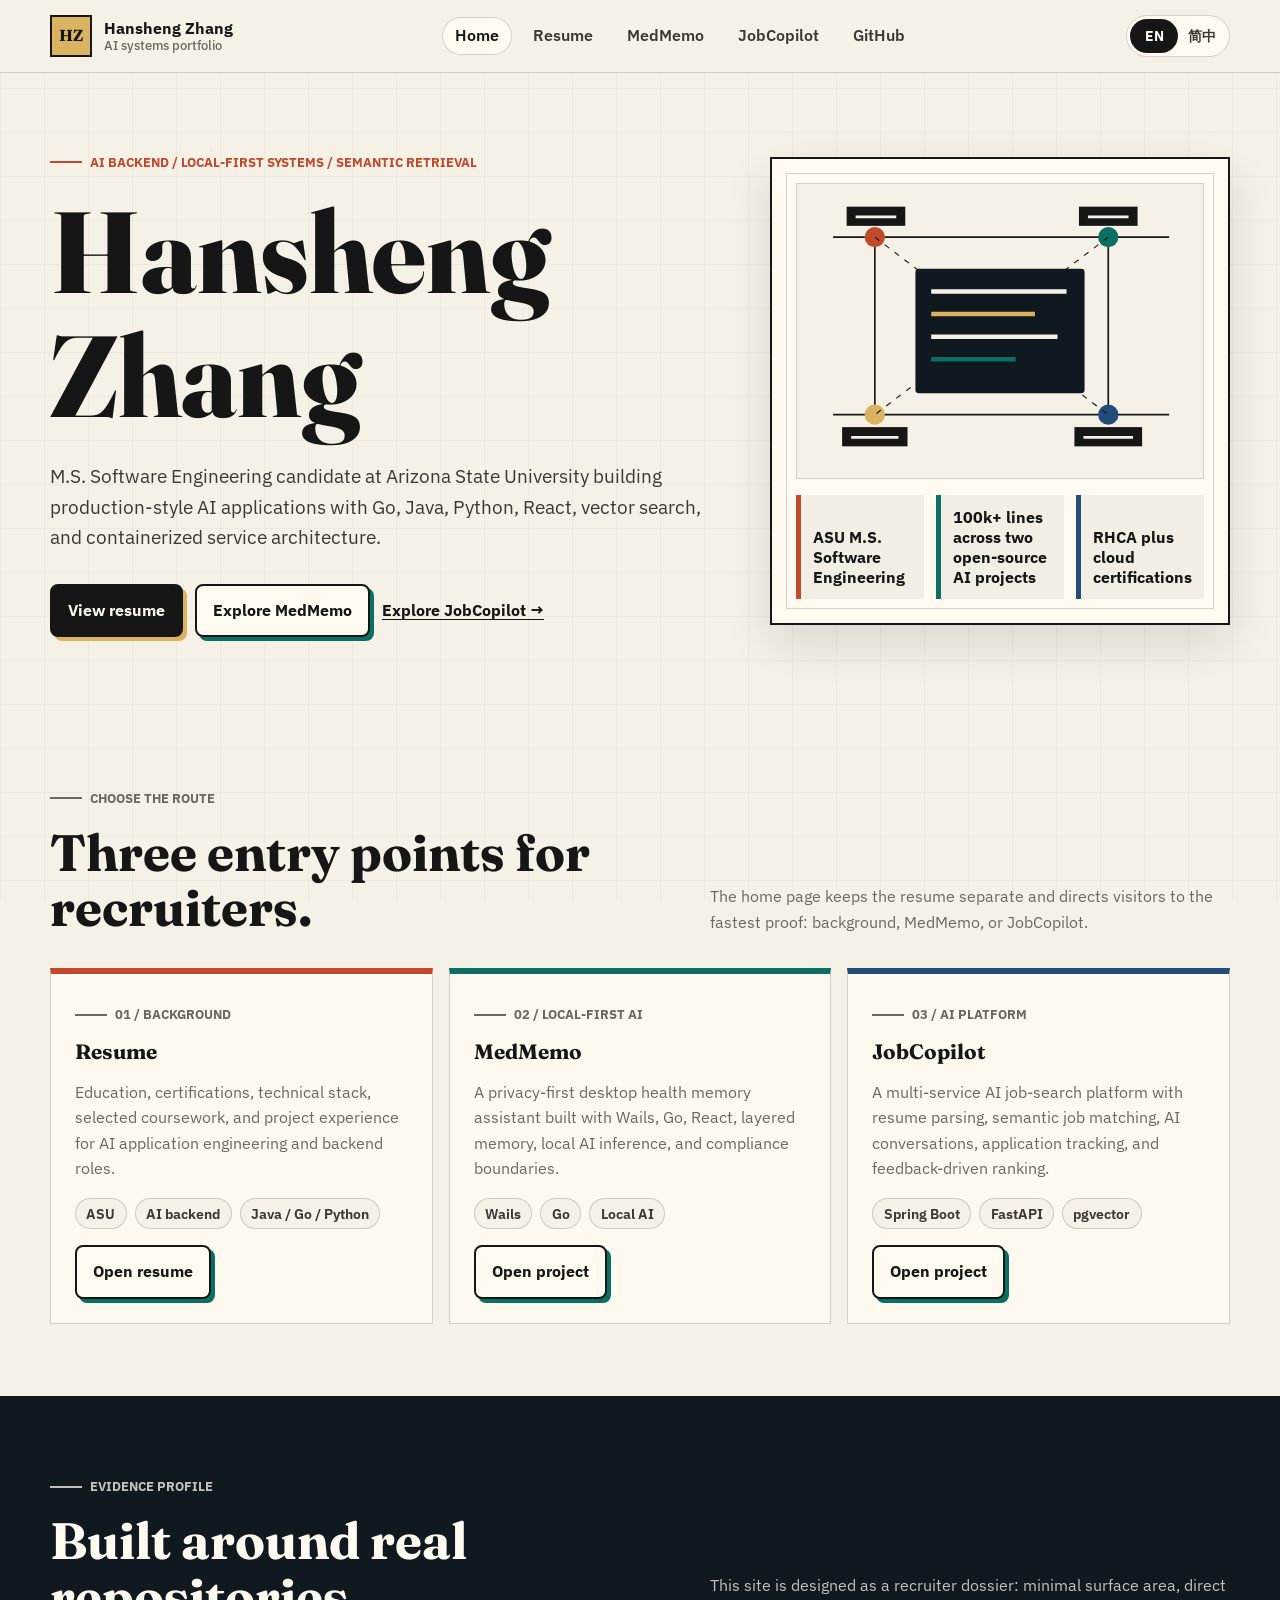
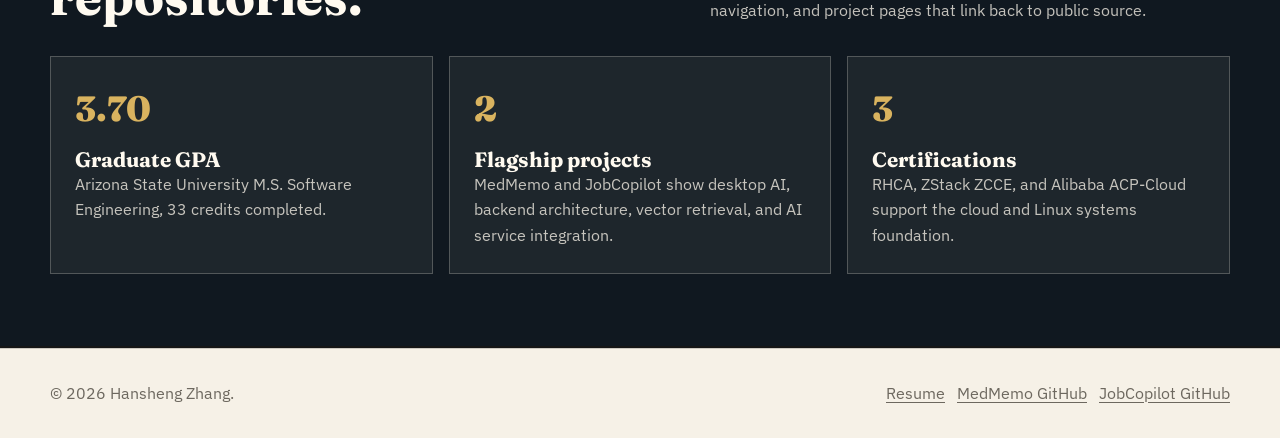
==== index.html @ ebc74dd8 "init resume" ====
<!doctype html>
<html lang="en">
  <head>
    <meta charset="utf-8">
    <meta name="viewport" content="width=device-width, initial-scale=1">
    <meta name="description" content="Hansheng Zhang portfolio for AI backend, local-first AI systems, and semantic retrieval projects." data-i18n-attr="content:meta.index.description">
    <title data-i18n="meta.index.title">Hansheng Zhang | AI Backend Portfolio</title>
    <link rel="preconnect" href="https://fonts.googleapis.com">
    <link rel="preconnect" href="https://fonts.gstatic.com" crossorigin>
    <link href="https://fonts.googleapis.com/css2?family=Fraunces:opsz,wght@9..144,650;9..144,800&amp;family=IBM+Plex+Sans:wght@400;500;600;700&amp;display=swap" rel="stylesheet">
    <link rel="stylesheet" href="./styles.css">
    <script src="./script.js" defer></script>
  </head>
  <body>
    <a class="skip-link" href="#main" data-i18n="common.skip">Skip to content</a>
    <header class="site-header">
      <div class="nav-wrap">
        <a class="brand" href="./index.html" aria-label="Hansheng Zhang home" data-i18n-attr="aria-label:common.homeAria">
          <span class="brand-mark">HZ</span>
          <span class="brand-name">
            <span>Hansheng Zhang</span>
            <small data-i18n="common.siteDescription">AI systems portfolio</small>
          </span>
        </a>
        <nav class="site-nav" aria-label="Primary navigation" data-i18n-attr="aria-label:common.navAria">
          <a data-nav href="index.html" data-i18n="common.navHome">Home</a>
          <a data-nav href="resume.html" data-i18n="common.navResume">Resume</a>
          <a data-nav href="medmemo.html" data-i18n="common.navMedMemo">MedMemo</a>
          <a data-nav href="jobcopilot.html" data-i18n="common.navJobCopilot">JobCopilot</a>
          <a href="https://github.com/hzhan516" target="_blank" rel="noreferrer" data-i18n="common.navGitHub">GitHub</a>
        </nav>
        <div class="lang-switcher" aria-label="Language selector" data-i18n-attr="aria-label:common.languageSelector">
          <button type="button" data-lang-option="en" data-i18n="common.languageEnglish">EN</button>
          <button type="button" data-lang-option="zh-CN" data-i18n="common.languageChinese">简中</button>
        </div>
      </div>
    </header>

    <main id="main">
      <section class="hero">
        <div class="container hero-grid">
          <div class="hero-copy">
            <p class="eyebrow" data-i18n="index.heroEyebrow">AI backend / local-first systems / semantic retrieval</p>
            <h1 data-i18n="index.heroTitle">Hansheng Zhang</h1>
            <p class="lead" data-i18n="index.heroLead">
              M.S. Software Engineering candidate at Arizona State University building production-style AI applications with Go, Java, Python, React, vector search, and containerized service architecture.
            </p>
            <div class="hero-actions" aria-label="Key portfolio routes" data-i18n-attr="aria-label:index.routesAria">
              <a class="button" href="./resume.html" data-i18n="index.viewResume">View resume</a>
              <a class="button secondary" href="./medmemo.html" data-i18n="index.exploreMedMemo">Explore MedMemo</a>
              <a class="text-link" href="./jobcopilot.html" data-i18n="index.exploreJobCopilot">Explore JobCopilot →</a>
            </div>
          </div>
          <div class="signal-board" aria-label="Portfolio systems map" data-i18n-attr="aria-label:index.systemsMapAria">
            <img class="profile-map" src="./assets/profile-mark.svg" alt="Abstract map linking resume, MedMemo, and JobCopilot" data-i18n-attr="alt:index.systemsMapAlt">
            <div class="signal-list" aria-label="Portfolio highlights" data-i18n-attr="aria-label:index.highlightsAria">
              <span data-i18n="index.signalEducation">ASU M.S. Software Engineering</span>
              <span data-i18n="index.signalProjects">100k+ lines across two open-source AI projects</span>
              <span data-i18n="index.signalCerts">RHCA plus cloud certifications</span>
            </div>
          </div>
        </div>
      </section>

      <section class="section">
        <div class="container">
          <div class="section-header">
            <div>
              <p class="eyebrow" data-i18n="index.routeEyebrow">Choose the route</p>
              <h2 data-i18n="index.routeTitle">Three entry points for recruiters.</h2>
            </div>
            <p data-i18n="index.routeIntro">
              The home page keeps the resume separate and directs visitors to the fastest proof: background, MedMemo, or JobCopilot.
            </p>
          </div>
          <div class="route-grid">
            <article class="route-card">
              <div>
                <p class="eyebrow" data-i18n="index.resumeEyebrow">01 / Background</p>
                <h3 data-i18n="index.resumeTitle">Resume</h3>
              </div>
              <p data-i18n="index.resumeBody">
                Education, certifications, technical stack, selected coursework, and project experience for AI application engineering and backend roles.
              </p>
              <div class="tag-row" aria-label="Resume topics" data-i18n-attr="aria-label:index.resumeTopics">
                <span class="tag" data-i18n="index.tagAsu">ASU</span>
                <span class="tag" data-i18n="index.tagAiBackend">AI backend</span>
                <span class="tag" data-i18n="index.tagLanguages">Java / Go / Python</span>
              </div>
              <a class="button secondary" href="./resume.html" data-i18n="index.openResume">Open resume</a>
            </article>

            <article class="route-card">
              <div>
                <p class="eyebrow" data-i18n="index.medmemoEyebrow">02 / Local-first AI</p>
                <h3>MedMemo</h3>
              </div>
              <p data-i18n="index.medmemoBody">
                A privacy-first desktop health memory assistant built with Wails, Go, React, layered memory, local AI inference, and compliance boundaries.
              </p>
              <div class="tag-row" aria-label="MedMemo topics" data-i18n-attr="aria-label:index.medmemoTopics">
                <span class="tag" data-i18n="index.tagWails">Wails</span>
                <span class="tag" data-i18n="index.tagGo">Go</span>
                <span class="tag" data-i18n="index.tagLocalAi">Local AI</span>
              </div>
              <a class="button secondary" href="./medmemo.html" data-i18n="index.openProject">Open project</a>
            </article>

            <article class="route-card">
              <div>
                <p class="eyebrow" data-i18n="index.jobcopilotEyebrow">03 / AI platform</p>
                <h3>JobCopilot</h3>
              </div>
              <p data-i18n="index.jobcopilotBody">
                A multi-service AI job-search platform with resume parsing, semantic job matching, AI conversations, application tracking, and feedback-driven ranking.
              </p>
              <div class="tag-row" aria-label="JobCopilot topics" data-i18n-attr="aria-label:index.jobcopilotTopics">
                <span class="tag" data-i18n="index.tagSpring">Spring Boot</span>
                <span class="tag" data-i18n="index.tagFastapi">FastAPI</span>
                <span class="tag" data-i18n="index.tagPgvector">pgvector</span>
              </div>
              <a class="button secondary" href="./jobcopilot.html" data-i18n="index.openProject">Open project</a>
            </article>
          </div>
        </div>
      </section>

      <section class="section proof-band">
        <div class="container">
          <div class="section-header">
            <div>
              <p class="eyebrow" data-i18n="index.proofEyebrow">Evidence profile</p>
              <h2 data-i18n="index.proofTitle">Built around real repositories.</h2>
            </div>
            <p data-i18n="index.proofIntro">
              This site is designed as a recruiter dossier: minimal surface area, direct navigation, and project pages that link back to public source.
            </p>
          </div>
          <div class="proof-grid">
            <article class="proof-item">
              <span class="proof-number">3.70</span>
              <h3 data-i18n="index.gpaTitle">Graduate GPA</h3>
              <p data-i18n="index.gpaBody">Arizona State University M.S. Software Engineering, 33 credits completed.</p>
            </article>
            <article class="proof-item">
              <span class="proof-number">2</span>
              <h3 data-i18n="index.flagshipTitle">Flagship projects</h3>
              <p data-i18n="index.flagshipBody">MedMemo and JobCopilot show desktop AI, backend architecture, vector retrieval, and AI service integration.</p>
            </article>
            <article class="proof-item">
              <span class="proof-number">3</span>
              <h3 data-i18n="index.certTitle">Certifications</h3>
              <p data-i18n="index.certBody">RHCA, ZStack ZCCE, and Alibaba ACP-Cloud support the cloud and Linux systems foundation.</p>
            </article>
          </div>
        </div>
      </section>
    </main>

    <footer class="site-footer">
      <div class="container footer-wrap">
        <p>&copy; <span data-year></span> Hansheng Zhang.</p>
        <div class="footer-links">
          <a href="./resume.html" data-i18n="common.footerResume">Resume</a>
          <a href="https://github.com/hzhan516/medmemo" target="_blank" rel="noreferrer" data-i18n="common.footerMedMemoGitHub">MedMemo GitHub</a>
          <a href="https://github.com/hzhan516/JobCopilot" target="_blank" rel="noreferrer" data-i18n="common.footerJobCopilotGitHub">JobCopilot GitHub</a>
        </div>
      </div>
    </footer>
  </body>
</html>
---- styles.css ----
:root {
  --paper: #f6f1e7;
  --paper-strong: #fffaf0;
  --ink: #161616;
  --ink-soft: #3a3935;
  --muted: #6d685f;
  --line: rgba(22, 22, 22, 0.18);
  --teal: #0b6f63;
  --rust: #c24a2a;
  --brass: #d9b35f;
  --blue: #224c7a;
  --coal: #101820;
  --white: #ffffff;
  --shadow: 0 18px 44px rgba(16, 24, 32, 0.12);
  --font-display: "Fraunces", "Iowan Old Style", "Palatino Linotype", serif;
  --font-body: "IBM Plex Sans", "Aptos", "Segoe UI", sans-serif;
  --space-1: 0.25rem;
  --space-2: 0.5rem;
  --space-3: 0.75rem;
  --space-4: 1rem;
  --space-5: 1.5rem;
  --space-6: 2rem;
  --space-7: 3rem;
  --space-8: 4.5rem;
  --radius: 8px;
  --max: 1180px;
}

* {
  box-sizing: border-box;
}

html {
  scroll-behavior: smooth;
}

body {
  margin: 0;
  background: var(--paper);
  color: var(--ink);
  font-family: var(--font-body);
  font-size: 16px;
  line-height: 1.6;
}

body::before {
  position: fixed;
  inset: 0;
  z-index: -1;
  pointer-events: none;
  content: "";
  background:
    linear-gradient(rgba(22, 22, 22, 0.035) 1px, transparent 1px),
    linear-gradient(90deg, rgba(22, 22, 22, 0.035) 1px, transparent 1px);
  background-size: 44px 44px;
}

img,
svg {
  display: block;
  max-width: 100%;
}

a {
  color: inherit;
  text-decoration-thickness: 0.08em;
  text-underline-offset: 0.18em;
}

a:hover {
  color: var(--rust);
}

:focus-visible {
  outline: 3px solid var(--brass);
  outline-offset: 4px;
}

.skip-link {
  position: absolute;
  left: var(--space-4);
  top: var(--space-4);
  z-index: 20;
  transform: translateY(-140%);
  background: var(--coal);
  color: var(--paper-strong);
  padding: var(--space-2) var(--space-4);
  border-radius: var(--radius);
}

.skip-link:focus {
  transform: translateY(0);
}

.site-header {
  position: sticky;
  top: 0;
  z-index: 10;
  border-bottom: 1px solid var(--line);
  background: rgba(246, 241, 231, 0.93);
  backdrop-filter: blur(16px);
}

.nav-wrap,
.container {
  width: min(var(--max), calc(100% - 32px));
  margin-inline: auto;
}

.nav-wrap {
  min-height: 72px;
  display: flex;
  align-items: center;
  justify-content: space-between;
  gap: var(--space-5);
}

.brand {
  display: inline-flex;
  align-items: center;
  gap: var(--space-3);
  text-decoration: none;
  font-weight: 700;
}

.brand-mark {
  width: 42px;
  height: 42px;
  display: grid;
  place-items: center;
  border: 2px solid var(--ink);
  background: var(--brass);
  font-family: var(--font-display);
  font-size: 1rem;
}

.brand-name {
  display: flex;
  flex-direction: column;
  line-height: 1.15;
}

.brand-name small {
  color: var(--muted);
  font-weight: 500;
}

.site-nav {
  display: flex;
  align-items: center;
  gap: var(--space-2);
  flex-wrap: wrap;
  justify-content: flex-end;
}

.site-nav a {
  min-height: 38px;
  display: inline-flex;
  align-items: center;
  padding: 0 var(--space-3);
  border: 1px solid transparent;
  border-radius: 999px;
  color: var(--ink-soft);
  text-decoration: none;
  font-weight: 600;
}

.site-nav a[aria-current="page"],
.site-nav a:hover {
  border-color: var(--line);
  background: var(--paper-strong);
  color: var(--ink);
}

.lang-switcher {
  display: inline-flex;
  flex: 0 0 auto;
  align-items: center;
  gap: 0;
  border: 1px solid var(--line);
  border-radius: 999px;
  background: var(--paper-strong);
  padding: 3px;
}

.lang-switcher button {
  min-width: 48px;
  min-height: 34px;
  border: 0;
  border-radius: 999px;
  background: transparent;
  color: var(--ink-soft);
  cursor: pointer;
  font: inherit;
  font-size: 0.88rem;
  font-weight: 700;
}

.lang-switcher button:hover,
.lang-switcher button.is-active {
  background: var(--ink);
  color: var(--paper-strong);
}

main {
  overflow: hidden;
}

.hero,
.page-hero {
  padding: var(--space-8) 0;
}

.hero-grid,
.project-hero-grid {
  display: grid;
  grid-template-columns: minmax(0, 1.05fr) minmax(320px, 0.72fr);
  align-items: center;
  gap: var(--space-7);
}

.eyebrow {
  display: inline-flex;
  width: fit-content;
  align-items: center;
  gap: var(--space-2);
  margin: 0 0 var(--space-4);
  color: var(--rust);
  font-weight: 700;
  text-transform: uppercase;
  font-size: 0.82rem;
}

.eyebrow::before {
  width: 32px;
  height: 2px;
  background: currentColor;
  content: "";
}

h1,
h2,
h3 {
  font-family: var(--font-display);
  line-height: 1.08;
  margin: 0;
}

h1 {
  max-width: 900px;
  font-size: clamp(3rem, 9vw, 7.5rem);
  font-weight: 800;
}

.page-title {
  font-size: clamp(2.7rem, 7vw, 6rem);
}

h2 {
  font-size: clamp(2rem, 4vw, 3.4rem);
}

h3 {
  font-size: 1.3rem;
}

p {
  margin: 0;
}

.lead {
  max-width: 720px;
  margin-top: var(--space-5);
  color: var(--ink-soft);
  font-size: 1.18rem;
}

.hero-actions,
.inline-actions {
  display: flex;
  align-items: center;
  flex-wrap: wrap;
  gap: var(--space-3);
  margin-top: var(--space-6);
}

.button {
  min-height: 46px;
  display: inline-flex;
  align-items: center;
  justify-content: center;
  gap: var(--space-2);
  border: 2px solid var(--ink);
  border-radius: var(--radius);
  padding: 0.75rem 1rem;
  background: var(--ink);
  color: var(--paper-strong);
  text-decoration: none;
  font-weight: 700;
  box-shadow: 4px 4px 0 var(--brass);
  transition: transform 160ms ease, box-shadow 160ms ease, background 160ms ease;
}

.button:hover {
  transform: translate(-2px, -2px);
  box-shadow: 7px 7px 0 var(--brass);
  color: var(--paper-strong);
}

.button.secondary {
  background: var(--paper-strong);
  color: var(--ink);
  box-shadow: 4px 4px 0 var(--teal);
}

.button.secondary:hover {
  color: var(--ink);
  box-shadow: 7px 7px 0 var(--teal);
}

.text-link {
  min-height: 46px;
  display: inline-flex;
  align-items: center;
  font-weight: 700;
}

.signal-board {
  position: relative;
  min-height: 420px;
  padding: var(--space-5);
  border: 2px solid var(--ink);
  background: var(--paper-strong);
  box-shadow: var(--shadow);
}

.signal-board::before {
  position: absolute;
  inset: 14px;
  z-index: 0;
  border: 1px solid var(--line);
  content: "";
}

.signal-board > * {
  position: relative;
  z-index: 1;
}

.profile-map {
  width: 100%;
  border: 1px solid var(--line);
}

.signal-list {
  display: grid;
  grid-template-columns: repeat(3, 1fr);
  gap: var(--space-3);
  margin-top: var(--space-4);
}

.signal-list span {
  min-height: 76px;
  display: flex;
  align-items: flex-end;
  border-left: 5px solid var(--rust);
  background: rgba(22, 22, 22, 0.05);
  padding: var(--space-3);
  font-weight: 700;
  line-height: 1.25;
}

.signal-list span:nth-child(2) {
  border-color: var(--teal);
}

.signal-list span:nth-child(3) {
  border-color: var(--blue);
}

.section {
  padding: var(--space-8) 0;
}

.section.compact {
  padding: var(--space-7) 0;
}

.section-header {
  display: flex;
  justify-content: space-between;
  align-items: flex-end;
  gap: var(--space-5);
  margin-bottom: var(--space-6);
}

.section-header p {
  max-width: 520px;
  color: var(--muted);
}

.route-grid,
.project-grid,
.proof-grid,
.stack-grid,
.metrics-grid {
  display: grid;
  gap: var(--space-4);
}

.route-grid {
  grid-template-columns: repeat(3, minmax(0, 1fr));
}

.route-card,
.project-card,
.proof-item,
.stack-item,
.metric-item,
.resume-block,
.notice {
  border: 1px solid var(--line);
  background: rgba(255, 250, 240, 0.82);
}

.route-card,
.project-card,
.proof-item,
.stack-item,
.metric-item {
  min-height: 100%;
  padding: var(--space-5);
}

.route-card {
  display: flex;
  flex-direction: column;
  gap: var(--space-4);
  border-top: 6px solid var(--rust);
}

.route-card:nth-child(2) {
  border-top-color: var(--teal);
}

.route-card:nth-child(3) {
  border-top-color: var(--blue);
}

.route-card p,
.project-card p,
.proof-item p,
.stack-item p,
.metric-item p {
  color: var(--muted);
}

.route-card .button,
.project-card .button {
  margin-top: auto;
  width: fit-content;
}

.tag-row {
  display: flex;
  flex-wrap: wrap;
  gap: var(--space-2);
}

.tag {
  display: inline-flex;
  align-items: center;
  min-height: 30px;
  border: 1px solid var(--line);
  border-radius: 999px;
  padding: 0.2rem 0.65rem;
  background: var(--paper);
  color: var(--ink-soft);
  font-size: 0.9rem;
  font-weight: 650;
}

.proof-band {
  border-block: 2px solid var(--ink);
  background: var(--coal);
  color: var(--paper-strong);
}

.proof-band .section-header p,
.proof-band .proof-item p {
  color: rgba(246, 241, 231, 0.78);
}

.proof-grid {
  grid-template-columns: repeat(3, minmax(0, 1fr));
}

.proof-band .proof-item {
  border-color: rgba(246, 241, 231, 0.24);
  background: rgba(246, 241, 231, 0.06);
}

.proof-number {
  display: block;
  margin-bottom: var(--space-3);
  color: var(--brass);
  font-family: var(--font-display);
  font-size: 2.2rem;
  font-weight: 800;
}

.page-hero {
  border-bottom: 1px solid var(--line);
  background:
    linear-gradient(90deg, rgba(194, 74, 42, 0.08), transparent 40%),
    linear-gradient(180deg, rgba(11, 111, 99, 0.08), transparent 46%);
}

.page-kicker {
  max-width: 760px;
  margin-top: var(--space-5);
  color: var(--ink-soft);
  font-size: 1.15rem;
}

.resume-layout {
  display: grid;
  grid-template-columns: minmax(0, 1fr) 320px;
  gap: var(--space-6);
  align-items: start;
}

.resume-main,
.resume-side {
  display: grid;
  gap: var(--space-4);
}

.resume-block {
  padding: var(--space-5);
}

.resume-block h2,
.resume-block h3 {
  margin-bottom: var(--space-3);
}

.resume-block p + p {
  margin-top: var(--space-3);
}

.resume-list {
  display: grid;
  gap: var(--space-3);
  padding: 0;
  margin: 0;
  list-style: none;
}

.resume-list li {
  padding-left: var(--space-4);
  border-left: 4px solid var(--teal);
}

.resume-list li:nth-child(2n) {
  border-left-color: var(--rust);
}

.resume-list strong {
  display: block;
}

.skill-groups {
  display: grid;
  grid-template-columns: repeat(2, minmax(0, 1fr));
  gap: var(--space-4);
}

.skill-group h3 {
  margin-bottom: var(--space-3);
}

.project-grid {
  grid-template-columns: repeat(2, minmax(0, 1fr));
}

.project-card {
  display: grid;
  gap: var(--space-3);
}

.project-head {
  display: flex;
  align-items: center;
  gap: var(--space-3);
}

.project-logo {
  width: 56px;
  height: 56px;
  flex: 0 0 auto;
  border: 1px solid var(--line);
  object-fit: cover;
  background: var(--paper-strong);
}

.resume-side .resume-block {
  background: var(--coal);
  color: var(--paper-strong);
}

.resume-side .resume-block p,
.resume-side .resume-block li,
.resume-side .tag {
  color: rgba(246, 241, 231, 0.82);
}

.resume-side .tag {
  border-color: rgba(246, 241, 231, 0.2);
  background: rgba(246, 241, 231, 0.08);
}

.project-visual {
  padding: var(--space-5);
  border: 2px solid var(--ink);
  background: var(--paper-strong);
  box-shadow: var(--shadow);
}

.project-visual img {
  width: 100%;
  max-height: 320px;
  object-fit: contain;
  margin-inline: auto;
}

.project-visual .caption {
  margin-top: var(--space-4);
  color: var(--muted);
  font-size: 0.95rem;
}

.metrics-grid {
  grid-template-columns: repeat(4, minmax(0, 1fr));
}

.metric-item strong {
  display: block;
  color: var(--rust);
  font-family: var(--font-display);
  font-size: 1.9rem;
  line-height: 1.1;
}

.stack-grid {
  grid-template-columns: repeat(3, minmax(0, 1fr));
}

.split-section {
  display: grid;
  grid-template-columns: minmax(0, 0.85fr) minmax(0, 1fr);
  gap: var(--space-6);
  align-items: start;
}

.feature-list {
  display: grid;
  gap: var(--space-3);
  padding: 0;
  margin: 0;
  list-style: none;
}

.feature-list li {
  display: grid;
  grid-template-columns: 34px minmax(0, 1fr);
  gap: var(--space-3);
  align-items: start;
}

.feature-list li::before {
  width: 24px;
  height: 24px;
  margin-top: 0.15rem;
  border: 2px solid var(--ink);
  background: var(--brass);
  content: "";
}

.feature-list li:nth-child(2n)::before {
  background: var(--teal);
}

.feature-list p {
  color: var(--muted);
}

.notice {
  padding: var(--space-5);
  border-left: 8px solid var(--rust);
}

.notice strong {
  display: block;
  margin-bottom: var(--space-2);
}

.site-footer {
  padding: var(--space-6) 0;
  border-top: 1px solid var(--line);
}

.footer-wrap {
  display: flex;
  align-items: center;
  justify-content: space-between;
  gap: var(--space-4);
  color: var(--muted);
}

.footer-links {
  display: flex;
  flex-wrap: wrap;
  gap: var(--space-3);
}

@media (prefers-reduced-motion: no-preference) {
  .hero-copy,
  .signal-board,
  .page-hero .container,
  .project-visual {
    animation: rise-in 580ms ease both;
  }

  .signal-board,
  .project-visual {
    animation-delay: 120ms;
  }

  @keyframes rise-in {
    from {
      opacity: 0;
      transform: translateY(18px);
    }

    to {
      opacity: 1;
      transform: translateY(0);
    }
  }
}

@media (max-width: 980px) {
  .hero-grid,
  .project-hero-grid,
  .resume-layout,
  .split-section {
    grid-template-columns: 1fr;
  }

  .route-grid,
  .proof-grid,
  .metrics-grid,
  .stack-grid {
    grid-template-columns: repeat(2, minmax(0, 1fr));
  }

  .resume-side {
    grid-template-columns: repeat(2, minmax(0, 1fr));
  }
}

@media (max-width: 720px) {
  .nav-wrap {
    align-items: flex-start;
    flex-direction: column;
    padding: var(--space-4) 0;
  }

  .site-nav {
    width: 100%;
    justify-content: flex-start;
  }

  .lang-switcher {
    align-self: flex-start;
  }

  .site-nav a {
    padding-inline: var(--space-2);
  }

  .hero,
  .page-hero,
  .section {
    padding: var(--space-7) 0;
  }

  h1,
  .page-title {
    font-size: 3.2rem;
  }

  .lead,
  .page-kicker {
    font-size: 1.04rem;
  }

  .section-header {
    display: grid;
  }

  .route-grid,
  .proof-grid,
  .project-grid,
  .metrics-grid,
  .stack-grid,
  .skill-groups,
  .resume-side {
    grid-template-columns: 1fr;
  }

  .signal-board {
    min-height: auto;
  }

  .signal-list {
    grid-template-columns: 1fr;
  }

  .footer-wrap {
    align-items: flex-start;
    flex-direction: column;
  }
}
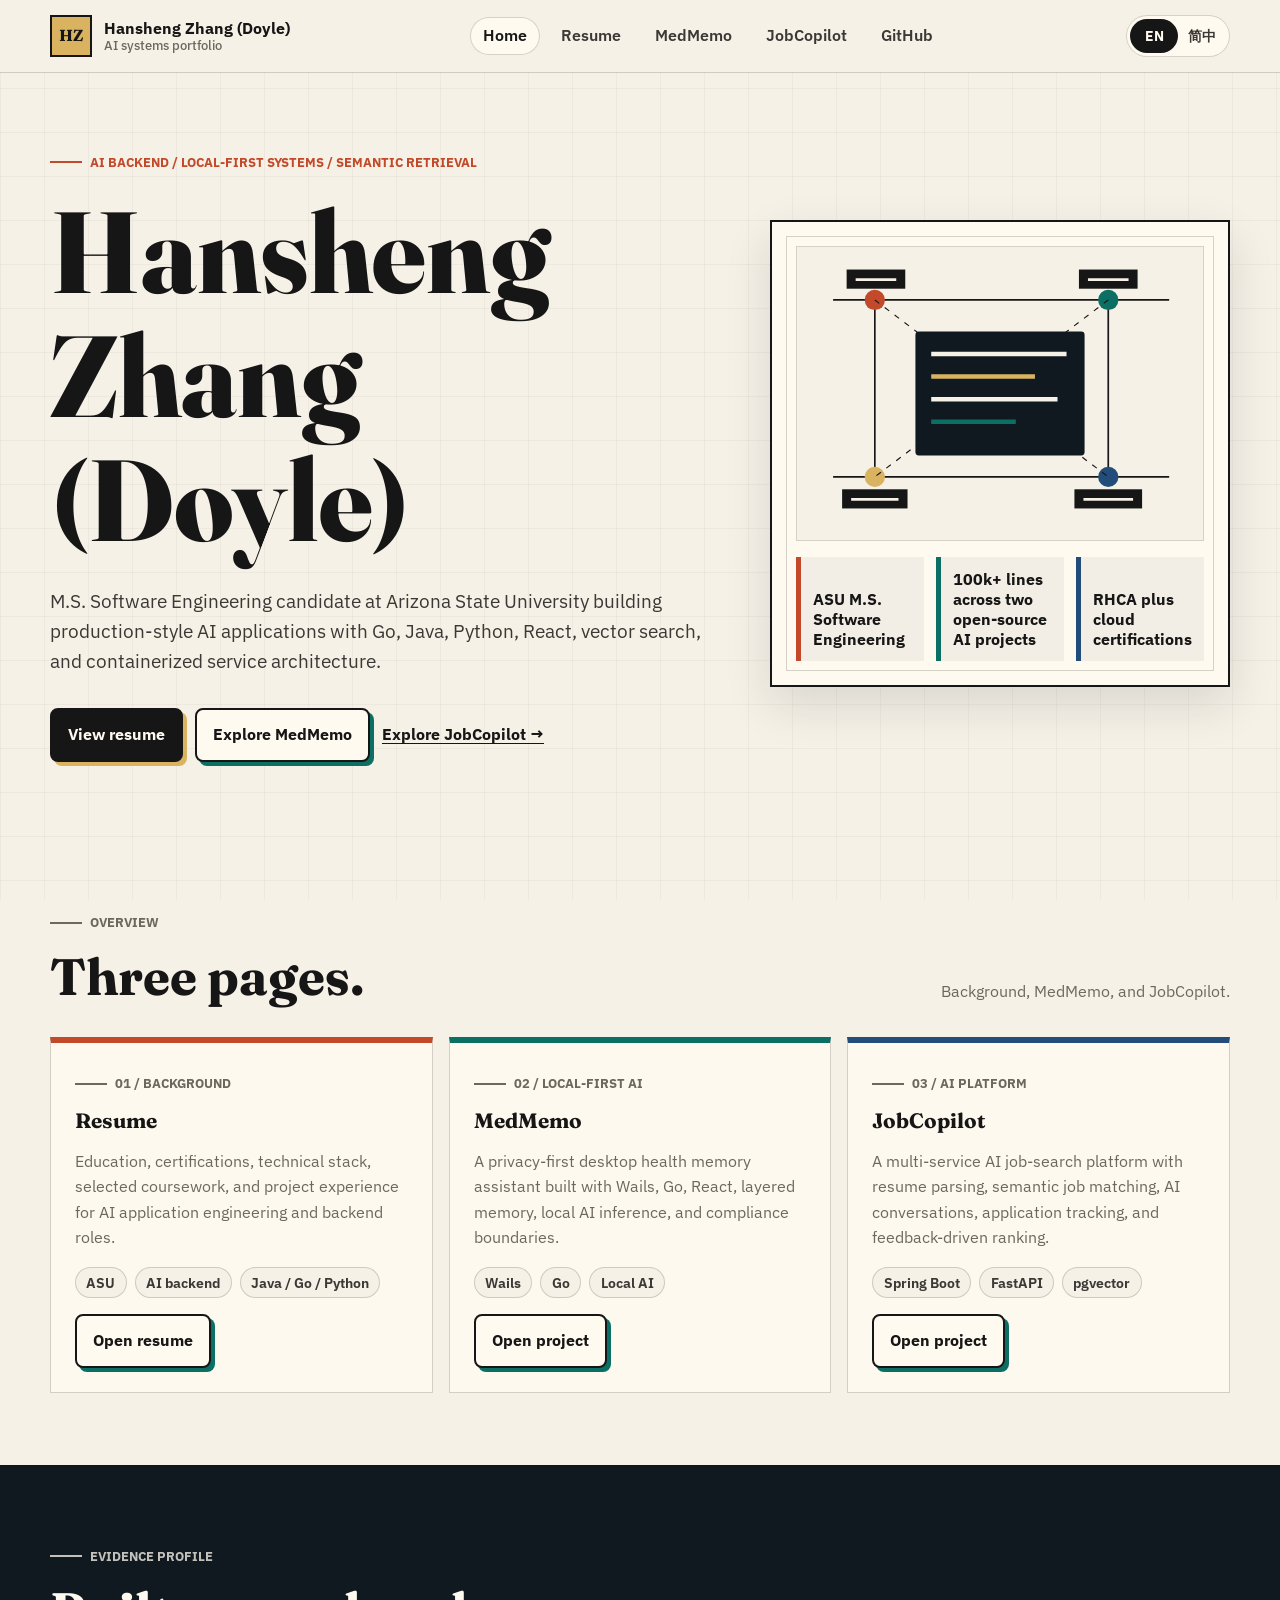
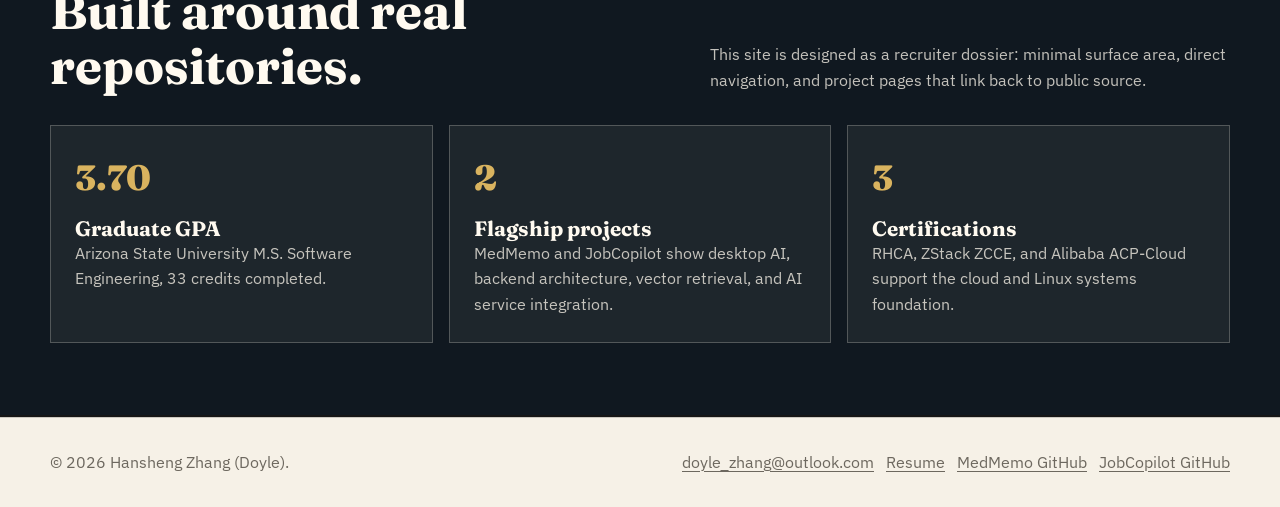
==== commit 2d929672: "feat(portfolio): Add email contact and update name display Add doyle_zhang@outlook.com to the footer" ====
--- a/index.html
+++ b/index.html
@@ -3,8 +3,8 @@
   <head>
     <meta charset="utf-8">
     <meta name="viewport" content="width=device-width, initial-scale=1">
-    <meta name="description" content="Hansheng Zhang portfolio for AI backend, local-first AI systems, and semantic retrieval projects." data-i18n-attr="content:meta.index.description">
-    <title data-i18n="meta.index.title">Hansheng Zhang | AI Backend Portfolio</title>
+    <meta name="description" content="Hansheng Zhang (Doyle) portfolio for AI backend, local-first AI systems, and semantic retrieval projects." data-i18n-attr="content:meta.index.description">
+    <title data-i18n="meta.index.title">Hansheng Zhang (Doyle) | AI Backend Portfolio</title>
     <link rel="preconnect" href="https://fonts.googleapis.com">
     <link rel="preconnect" href="https://fonts.gstatic.com" crossorigin>
     <link href="https://fonts.googleapis.com/css2?family=Fraunces:opsz,wght@9..144,650;9..144,800&amp;family=IBM+Plex+Sans:wght@400;500;600;700&amp;display=swap" rel="stylesheet">
@@ -15,10 +15,10 @@
     <a class="skip-link" href="#main" data-i18n="common.skip">Skip to content</a>
     <header class="site-header">
       <div class="nav-wrap">
-        <a class="brand" href="./index.html" aria-label="Hansheng Zhang home" data-i18n-attr="aria-label:common.homeAria">
+        <a class="brand" href="./index.html" aria-label="Hansheng Zhang (Doyle) home" data-i18n-attr="aria-label:common.homeAria">
           <span class="brand-mark">HZ</span>
           <span class="brand-name">
-            <span>Hansheng Zhang</span>
+            <span data-i18n="common.name">Hansheng Zhang (Doyle)</span>
             <small data-i18n="common.siteDescription">AI systems portfolio</small>
           </span>
         </a>
@@ -41,7 +41,7 @@
         <div class="container hero-grid">
           <div class="hero-copy">
             <p class="eyebrow" data-i18n="index.heroEyebrow">AI backend / local-first systems / semantic retrieval</p>
-            <h1 data-i18n="index.heroTitle">Hansheng Zhang</h1>
+            <h1 data-i18n="index.heroTitle">Hansheng Zhang (Doyle)</h1>
             <p class="lead" data-i18n="index.heroLead">
               M.S. Software Engineering candidate at Arizona State University building production-style AI applications with Go, Java, Python, React, vector search, and containerized service architecture.
             </p>
@@ -159,8 +159,9 @@
 
     <footer class="site-footer">
       <div class="container footer-wrap">
-        <p>&copy; <span data-year></span> Hansheng Zhang.</p>
+        <p>&copy; <span data-year></span> <span data-i18n="common.name">Hansheng Zhang (Doyle)</span>.</p>
         <div class="footer-links">
+          <a href="mailto:doyle_zhang@outlook.com" data-i18n="common.footerEmail">doyle_zhang@outlook.com</a>
           <a href="./resume.html" data-i18n="common.footerResume">Resume</a>
           <a href="https://github.com/hzhan516/medmemo" target="_blank" rel="noreferrer" data-i18n="common.footerMedMemoGitHub">MedMemo GitHub</a>
           <a href="https://github.com/hzhan516/JobCopilot" target="_blank" rel="noreferrer" data-i18n="common.footerJobCopilotGitHub">JobCopilot GitHub</a>
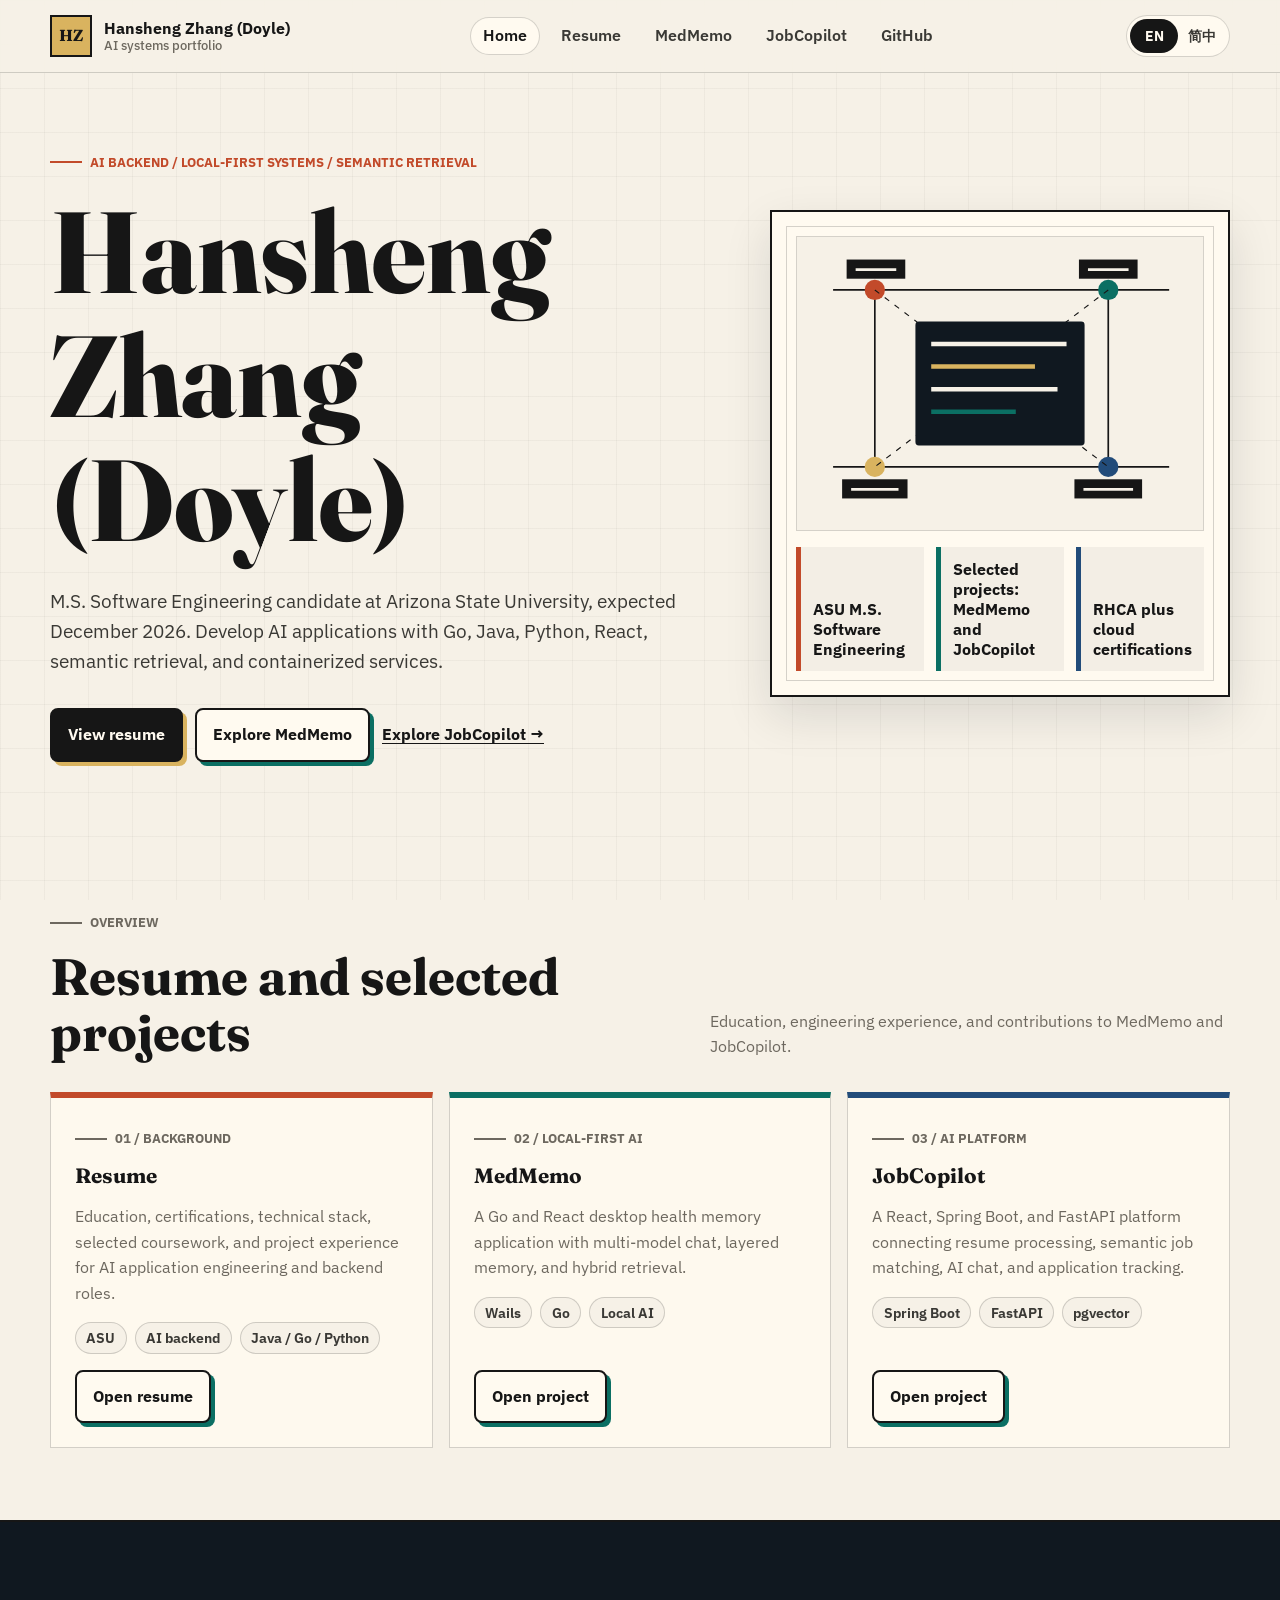
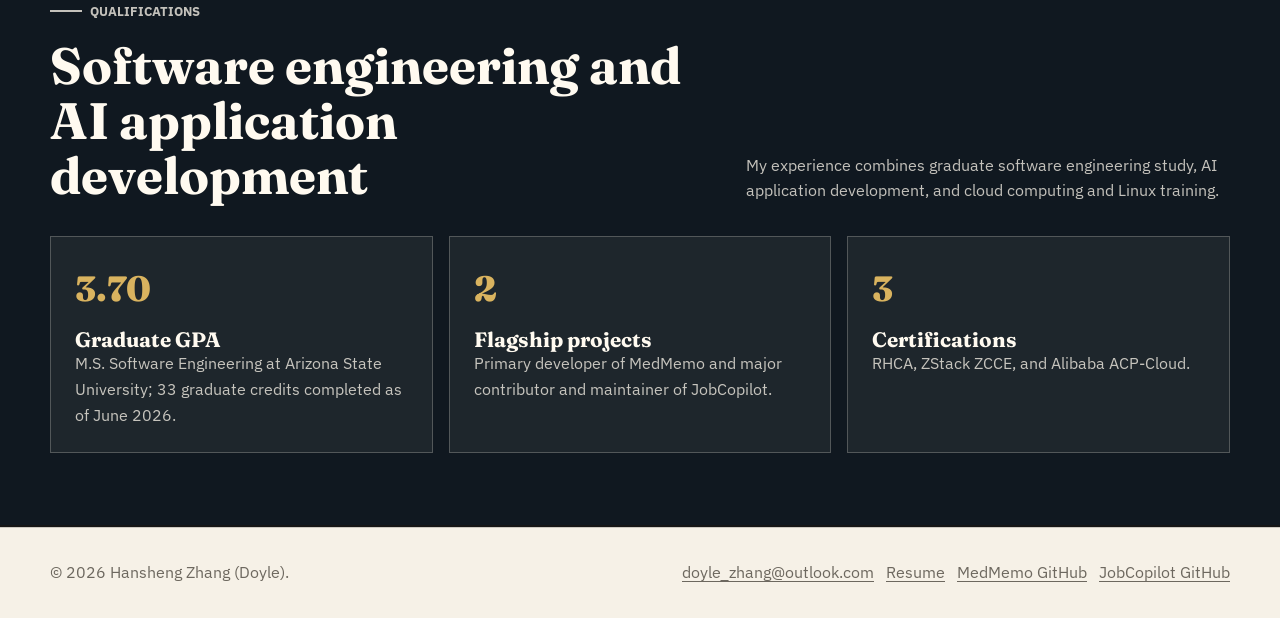
==== commit 144ab405: "docs(portfolio): Refresh formal resume and project statements Update the bilingual resume and projec" ====
--- a/index.html
+++ b/index.html
@@ -43,7 +43,7 @@
             <p class="eyebrow" data-i18n="index.heroEyebrow">AI backend / local-first systems / semantic retrieval</p>
             <h1 data-i18n="index.heroTitle">Hansheng Zhang (Doyle)</h1>
             <p class="lead" data-i18n="index.heroLead">
-              M.S. Software Engineering candidate at Arizona State University building production-style AI applications with Go, Java, Python, React, vector search, and containerized service architecture.
+              M.S. Software Engineering candidate at Arizona State University, expected December 2026. Develop AI applications with Go, Java, Python, React, semantic retrieval, and containerized services.
             </p>
             <div class="hero-actions" aria-label="Key portfolio routes" data-i18n-attr="aria-label:index.routesAria">
               <a class="button" href="./resume.html" data-i18n="index.viewResume">View resume</a>
@@ -55,7 +55,7 @@
             <img class="profile-map" src="./assets/profile-mark.svg" alt="Abstract map linking resume, MedMemo, and JobCopilot" data-i18n-attr="alt:index.systemsMapAlt">
             <div class="signal-list" aria-label="Portfolio highlights" data-i18n-attr="aria-label:index.highlightsAria">
               <span data-i18n="index.signalEducation">ASU M.S. Software Engineering</span>
-              <span data-i18n="index.signalProjects">100k+ lines across two open-source AI projects</span>
+              <span data-i18n="index.signalProjects">Selected projects: MedMemo and JobCopilot</span>
               <span data-i18n="index.signalCerts">RHCA plus cloud certifications</span>
             </div>
           </div>
@@ -66,11 +66,11 @@
         <div class="container">
           <div class="section-header">
             <div>
-              <p class="eyebrow" data-i18n="index.routeEyebrow">Choose the route</p>
-              <h2 data-i18n="index.routeTitle">Three entry points for recruiters.</h2>
+              <p class="eyebrow" data-i18n="index.routeEyebrow">Overview</p>
+              <h2 data-i18n="index.routeTitle">Resume and selected projects</h2>
             </div>
             <p data-i18n="index.routeIntro">
-              The home page keeps the resume separate and directs visitors to the fastest proof: background, MedMemo, or JobCopilot.
+              Education, engineering experience, and contributions to MedMemo and JobCopilot.
             </p>
           </div>
           <div class="route-grid">
@@ -96,7 +96,7 @@
                 <h3>MedMemo</h3>
               </div>
               <p data-i18n="index.medmemoBody">
-                A privacy-first desktop health memory assistant built with Wails, Go, React, layered memory, local AI inference, and compliance boundaries.
+                A Go and React desktop health memory application with multi-model chat, layered memory, and hybrid retrieval.
               </p>
               <div class="tag-row" aria-label="MedMemo topics" data-i18n-attr="aria-label:index.medmemoTopics">
                 <span class="tag" data-i18n="index.tagWails">Wails</span>
@@ -112,7 +112,7 @@
                 <h3>JobCopilot</h3>
               </div>
               <p data-i18n="index.jobcopilotBody">
-                A multi-service AI job-search platform with resume parsing, semantic job matching, AI conversations, application tracking, and feedback-driven ranking.
+                A React, Spring Boot, and FastAPI platform connecting resume processing, semantic job matching, AI chat, and application tracking.
               </p>
               <div class="tag-row" aria-label="JobCopilot topics" data-i18n-attr="aria-label:index.jobcopilotTopics">
                 <span class="tag" data-i18n="index.tagSpring">Spring Boot</span>
@@ -129,28 +129,28 @@
         <div class="container">
           <div class="section-header">
             <div>
-              <p class="eyebrow" data-i18n="index.proofEyebrow">Evidence profile</p>
-              <h2 data-i18n="index.proofTitle">Built around real repositories.</h2>
+              <p class="eyebrow" data-i18n="index.proofEyebrow">Qualifications</p>
+              <h2 data-i18n="index.proofTitle">Software engineering and AI application development</h2>
             </div>
             <p data-i18n="index.proofIntro">
-              This site is designed as a recruiter dossier: minimal surface area, direct navigation, and project pages that link back to public source.
+              My experience combines graduate software engineering study, AI application development, and cloud computing and Linux training.
             </p>
           </div>
           <div class="proof-grid">
             <article class="proof-item">
               <span class="proof-number">3.70</span>
               <h3 data-i18n="index.gpaTitle">Graduate GPA</h3>
-              <p data-i18n="index.gpaBody">Arizona State University M.S. Software Engineering, 33 credits completed.</p>
+              <p data-i18n="index.gpaBody">M.S. Software Engineering at Arizona State University; 33 graduate credits completed as of June 2026.</p>
             </article>
             <article class="proof-item">
               <span class="proof-number">2</span>
               <h3 data-i18n="index.flagshipTitle">Flagship projects</h3>
-              <p data-i18n="index.flagshipBody">MedMemo and JobCopilot show desktop AI, backend architecture, vector retrieval, and AI service integration.</p>
+              <p data-i18n="index.flagshipBody">Primary developer of MedMemo and major contributor and maintainer of JobCopilot.</p>
             </article>
             <article class="proof-item">
               <span class="proof-number">3</span>
               <h3 data-i18n="index.certTitle">Certifications</h3>
-              <p data-i18n="index.certBody">RHCA, ZStack ZCCE, and Alibaba ACP-Cloud support the cloud and Linux systems foundation.</p>
+              <p data-i18n="index.certBody">RHCA, ZStack ZCCE, and Alibaba ACP-Cloud.</p>
             </article>
           </div>
         </div>
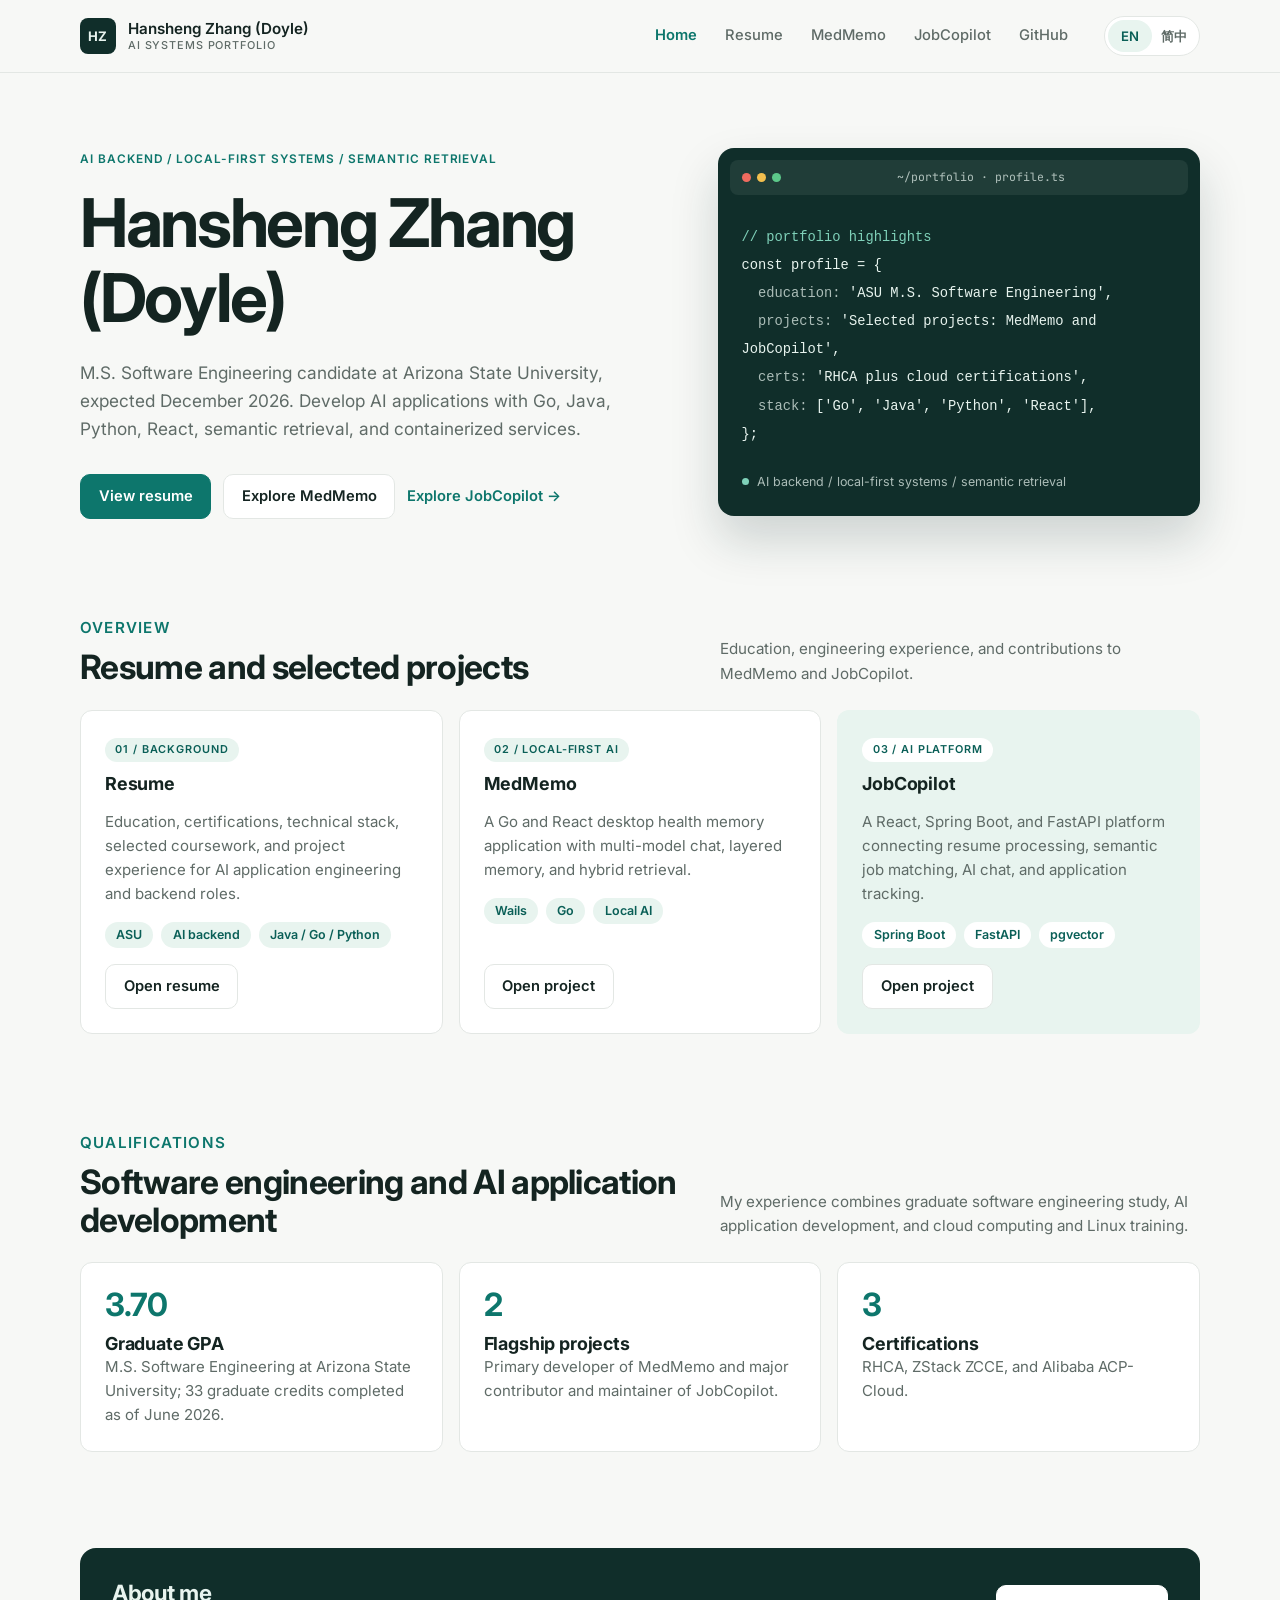
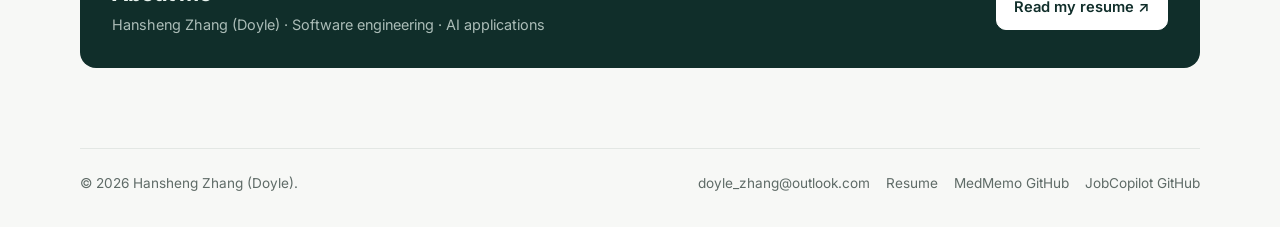
==== commit a1cf9ffa: "style(site): Apply HZ Personal Hub visual design Restyle all four pages to match the confirmed Figma" ====
--- a/index.html
+++ b/index.html
@@ -7,7 +7,7 @@
     <title data-i18n="meta.index.title">Hansheng Zhang (Doyle) | AI Backend Portfolio</title>
     <link rel="preconnect" href="https://fonts.googleapis.com">
     <link rel="preconnect" href="https://fonts.gstatic.com" crossorigin>
-    <link href="https://fonts.googleapis.com/css2?family=Fraunces:opsz,wght@9..144,650;9..144,800&amp;family=IBM+Plex+Sans:wght@400;500;600;700&amp;display=swap" rel="stylesheet">
+    <link href="https://fonts.googleapis.com/css2?family=Inter:wght@400;500;600;700&amp;family=JetBrains+Mono:wght@400;500&amp;display=swap" rel="stylesheet">
     <link rel="stylesheet" href="./styles.css">
     <script src="./script.js" defer></script>
   </head>
@@ -22,16 +22,21 @@
             <small data-i18n="common.siteDescription">AI systems portfolio</small>
           </span>
         </a>
-        <nav class="site-nav" aria-label="Primary navigation" data-i18n-attr="aria-label:common.navAria">
-          <a data-nav href="index.html" data-i18n="common.navHome">Home</a>
-          <a data-nav href="resume.html" data-i18n="common.navResume">Resume</a>
-          <a data-nav href="medmemo.html" data-i18n="common.navMedMemo">MedMemo</a>
-          <a data-nav href="jobcopilot.html" data-i18n="common.navJobCopilot">JobCopilot</a>
-          <a href="https://github.com/hzhan516" target="_blank" rel="noreferrer" data-i18n="common.navGitHub">GitHub</a>
-        </nav>
-        <div class="lang-switcher" aria-label="Language selector" data-i18n-attr="aria-label:common.languageSelector">
-          <button type="button" data-lang-option="en" data-i18n="common.languageEnglish">EN</button>
-          <button type="button" data-lang-option="zh-CN" data-i18n="common.languageChinese">简中</button>
+        <button class="nav-toggle" type="button" aria-expanded="false" aria-controls="nav-menu" aria-label="Toggle menu" data-i18n-attr="aria-label:common.menuToggle">
+          <span class="nav-toggle-bars" aria-hidden="true"></span>
+        </button>
+        <div class="nav-menu" id="nav-menu">
+          <nav class="site-nav" aria-label="Primary navigation" data-i18n-attr="aria-label:common.navAria">
+            <a data-nav href="index.html" data-i18n="common.navHome">Home</a>
+            <a data-nav href="resume.html" data-i18n="common.navResume">Resume</a>
+            <a data-nav href="medmemo.html" data-i18n="common.navMedMemo">MedMemo</a>
+            <a data-nav href="jobcopilot.html" data-i18n="common.navJobCopilot">JobCopilot</a>
+            <a href="https://github.com/hzhan516" target="_blank" rel="noreferrer" data-i18n="common.navGitHub">GitHub</a>
+          </nav>
+          <div class="lang-switcher" aria-label="Language selector" data-i18n-attr="aria-label:common.languageSelector">
+            <button type="button" data-lang-option="en" data-i18n="common.languageEnglish">EN</button>
+            <button type="button" data-lang-option="zh-CN" data-i18n="common.languageChinese">简中</button>
+          </div>
         </div>
       </div>
     </header>
@@ -51,13 +56,19 @@
               <a class="text-link" href="./jobcopilot.html" data-i18n="index.exploreJobCopilot">Explore JobCopilot →</a>
             </div>
           </div>
-          <div class="signal-board" aria-label="Portfolio systems map" data-i18n-attr="aria-label:index.systemsMapAria">
-            <img class="profile-map" src="./assets/profile-mark.svg" alt="Abstract map linking resume, MedMemo, and JobCopilot" data-i18n-attr="alt:index.systemsMapAlt">
-            <div class="signal-list" aria-label="Portfolio highlights" data-i18n-attr="aria-label:index.highlightsAria">
-              <span data-i18n="index.signalEducation">ASU M.S. Software Engineering</span>
-              <span data-i18n="index.signalProjects">Selected projects: MedMemo and JobCopilot</span>
-              <span data-i18n="index.signalCerts">RHCA plus cloud certifications</span>
+          <div class="code-window" aria-label="Portfolio highlights" data-i18n-attr="aria-label:index.highlightsAria">
+            <div class="code-window-bar" aria-hidden="true">
+              <span></span><span></span><span></span>
+              <small>~/portfolio · profile.ts</small>
             </div>
+<pre><code><span class="code-comment">// <span data-i18n="index.codeComment">portfolio highlights</span></span>
+const profile = {
+  <span class="code-key">education:</span> '<span data-i18n="index.signalEducation">ASU M.S. Software Engineering</span>',
+  <span class="code-key">projects:</span> '<span data-i18n="index.signalProjects">Selected projects: MedMemo and JobCopilot</span>',
+  <span class="code-key">certs:</span> '<span data-i18n="index.signalCerts">RHCA plus cloud certifications</span>',
+  <span class="code-key">stack:</span> ['Go', 'Java', 'Python', 'React'],
+};</code></pre>
+            <p class="code-status" data-i18n="index.heroEyebrow">AI backend / local-first systems / semantic retrieval</p>
           </div>
         </div>
       </section>
@@ -125,7 +136,7 @@
         </div>
       </section>
 
-      <section class="section proof-band">
+      <section class="section">
         <div class="container">
           <div class="section-header">
             <div>
@@ -155,6 +166,16 @@
           </div>
         </div>
       </section>
+
+      <section class="section">
+        <div class="container about-banner">
+          <div>
+            <h2 data-i18n="index.aboutTitle">About me</h2>
+            <p data-i18n="index.aboutBody">Hansheng Zhang (Doyle) · Software engineering · AI applications</p>
+          </div>
+          <a class="button" href="./resume.html" data-i18n="index.aboutCta">Read my resume ↗</a>
+        </div>
+      </section>
     </main>
 
     <footer class="site-footer">
--- a/styles.css
+++ b/styles.css
@@ -1,19 +1,20 @@
 :root {
-  --paper: #f6f1e7;
-  --paper-strong: #fffaf0;
-  --ink: #161616;
-  --ink-soft: #3a3935;
-  --muted: #6d685f;
-  --line: rgba(22, 22, 22, 0.18);
-  --teal: #0b6f63;
-  --rust: #c24a2a;
-  --brass: #d9b35f;
-  --blue: #224c7a;
-  --coal: #101820;
-  --white: #ffffff;
-  --shadow: 0 18px 44px rgba(16, 24, 32, 0.12);
-  --font-display: "Fraunces", "Iowan Old Style", "Palatino Linotype", serif;
-  --font-body: "IBM Plex Sans", "Aptos", "Segoe UI", sans-serif;
+  --page: #f7f8f6;
+  --surface: #ffffff;
+  --ink: #142421;
+  --ink-soft: #3b4a46;
+  --muted: #5f6b67;
+  --line: #e3e7e4;
+  --primary: #0d766c;
+  --primary-strong: #0a5f57;
+  --deep: #102e2a;
+  --deep-line: rgba(232, 244, 239, 0.14);
+  --on-deep: #e8f4ef;
+  --on-deep-muted: rgba(232, 244, 239, 0.72);
+  --mint: #e8f4ef;
+  --mint-strong: #7fd1b9;
+  --font-body: "Inter", "Segoe UI", system-ui, sans-serif;
+  --font-mono: "JetBrains Mono", ui-monospace, "SFMono-Regular", Menlo, monospace;
   --space-1: 0.25rem;
   --space-2: 0.5rem;
   --space-3: 0.75rem;
@@ -22,8 +23,9 @@
   --space-6: 2rem;
   --space-7: 3rem;
   --space-8: 4.5rem;
-  --radius: 8px;
-  --max: 1180px;
+  --radius: 12px;
+  --radius-lg: 16px;
+  --max: 1120px;
 }
 
 * {
@@ -36,23 +38,12 @@
 
 body {
   margin: 0;
-  background: var(--paper);
+  background: var(--page);
   color: var(--ink);
   font-family: var(--font-body);
   font-size: 16px;
   line-height: 1.6;
-}
-
-body::before {
-  position: fixed;
-  inset: 0;
-  z-index: -1;
-  pointer-events: none;
-  content: "";
-  background:
-    linear-gradient(rgba(22, 22, 22, 0.035) 1px, transparent 1px),
-    linear-gradient(90deg, rgba(22, 22, 22, 0.035) 1px, transparent 1px);
-  background-size: 44px 44px;
+  -webkit-font-smoothing: antialiased;
 }
 
 img,
@@ -68,12 +59,12 @@
 }
 
 a:hover {
-  color: var(--rust);
+  color: var(--primary);
 }
 
 :focus-visible {
-  outline: 3px solid var(--brass);
-  outline-offset: 4px;
+  outline: 2px solid var(--primary);
+  outline-offset: 3px;
 }
 
 .skip-link {
@@ -81,9 +72,9 @@
   left: var(--space-4);
   top: var(--space-4);
   z-index: 20;
-  transform: translateY(-140%);
-  background: var(--coal);
-  color: var(--paper-strong);
+  transform: translateY(-160%);
+  background: var(--deep);
+  color: var(--on-deep);
   padding: var(--space-2) var(--space-4);
   border-radius: var(--radius);
 }
@@ -97,13 +88,13 @@
   top: 0;
   z-index: 10;
   border-bottom: 1px solid var(--line);
-  background: rgba(246, 241, 231, 0.93);
-  backdrop-filter: blur(16px);
+  background: rgba(247, 248, 246, 0.92);
+  backdrop-filter: blur(14px);
 }
 
 .nav-wrap,
 .container {
-  width: min(var(--max), calc(100% - 32px));
+  width: min(var(--max), calc(100% - 40px));
   margin-inline: auto;
 }
 
@@ -120,86 +111,146 @@
   align-items: center;
   gap: var(--space-3);
   text-decoration: none;
+  font-weight: 600;
+}
+
+.brand:hover {
+  color: var(--ink);
+}
+
+.brand-mark {
+  width: 36px;
+  height: 36px;
+  display: grid;
+  place-items: center;
+  flex: 0 0 auto;
+  border-radius: 8px;
+  background: var(--deep);
+  color: var(--on-deep);
+  font-size: 0.82rem;
   font-weight: 700;
-}
-
-.brand-mark {
-  width: 42px;
-  height: 42px;
-  display: grid;
-  place-items: center;
-  border: 2px solid var(--ink);
-  background: var(--brass);
-  font-family: var(--font-display);
-  font-size: 1rem;
+  letter-spacing: 0.02em;
 }
 
 .brand-name {
   display: flex;
   flex-direction: column;
-  line-height: 1.15;
+  line-height: 1.2;
+  font-size: 0.95rem;
 }
 
 .brand-name small {
   color: var(--muted);
+  font-size: 0.68rem;
   font-weight: 500;
+  letter-spacing: 0.08em;
+  text-transform: uppercase;
+}
+
+.nav-menu {
+  display: flex;
+  align-items: center;
+  gap: var(--space-5);
 }
 
 .site-nav {
   display: flex;
   align-items: center;
-  gap: var(--space-2);
-  flex-wrap: wrap;
-  justify-content: flex-end;
+  gap: var(--space-1);
 }
 
 .site-nav a {
-  min-height: 38px;
+  min-height: 40px;
   display: inline-flex;
   align-items: center;
   padding: 0 var(--space-3);
-  border: 1px solid transparent;
-  border-radius: 999px;
-  color: var(--ink-soft);
+  color: var(--muted);
   text-decoration: none;
-  font-weight: 600;
-}
-
-.site-nav a[aria-current="page"],
+  font-size: 0.92rem;
+  font-weight: 500;
+}
+
 .site-nav a:hover {
-  border-color: var(--line);
-  background: var(--paper-strong);
   color: var(--ink);
+}
+
+.site-nav a[aria-current="page"] {
+  color: var(--primary);
+  font-weight: 600;
 }
 
 .lang-switcher {
   display: inline-flex;
   flex: 0 0 auto;
   align-items: center;
-  gap: 0;
   border: 1px solid var(--line);
   border-radius: 999px;
-  background: var(--paper-strong);
+  background: var(--surface);
   padding: 3px;
 }
 
 .lang-switcher button {
-  min-width: 48px;
-  min-height: 34px;
+  min-width: 44px;
+  min-height: 32px;
   border: 0;
   border-radius: 999px;
   background: transparent;
-  color: var(--ink-soft);
+  color: var(--muted);
   cursor: pointer;
   font: inherit;
-  font-size: 0.88rem;
-  font-weight: 700;
-}
-
-.lang-switcher button:hover,
+  font-size: 0.82rem;
+  font-weight: 600;
+}
+
+.lang-switcher button:hover {
+  color: var(--ink);
+}
+
 .lang-switcher button.is-active {
-  background: var(--ink);
-  color: var(--paper-strong);
+  background: var(--mint);
+  color: var(--primary-strong);
+}
+
+.nav-toggle {
+  display: none;
+  width: 44px;
+  height: 44px;
+  border: 1px solid var(--line);
+  border-radius: 10px;
+  background: var(--surface);
+  color: var(--ink);
+  cursor: pointer;
+  place-items: center;
+  padding: 0;
+}
+
+.nav-toggle-bars,
+.nav-toggle-bars::before,
+.nav-toggle-bars::after {
+  display: block;
+  width: 18px;
+  height: 2px;
+  border-radius: 2px;
+  background: currentColor;
+  content: "";
+}
+
+.nav-toggle-bars {
+  position: relative;
+}
+
+.nav-toggle-bars::before,
+.nav-toggle-bars::after {
+  position: absolute;
+  left: 0;
+}
+
+.nav-toggle-bars::before {
+  top: -6px;
+}
+
+.nav-toggle-bars::after {
+  top: 6px;
 }
 
 main {
@@ -208,13 +259,13 @@
 
 .hero,
 .page-hero {
-  padding: var(--space-8) 0;
+  padding: var(--space-8) 0 var(--space-7);
 }
 
 .hero-grid,
 .project-hero-grid {
   display: grid;
-  grid-template-columns: minmax(0, 1.05fr) minmax(320px, 0.72fr);
+  grid-template-columns: minmax(0, 1.1fr) minmax(320px, 0.9fr);
   align-items: center;
   gap: var(--space-7);
 }
@@ -223,45 +274,41 @@
   display: inline-flex;
   width: fit-content;
   align-items: center;
-  gap: var(--space-2);
   margin: 0 0 var(--space-4);
-  color: var(--rust);
-  font-weight: 700;
+  color: var(--primary);
+  font-size: 0.74rem;
+  font-weight: 600;
+  letter-spacing: 0.08em;
   text-transform: uppercase;
-  font-size: 0.82rem;
-}
-
-.eyebrow::before {
-  width: 32px;
-  height: 2px;
-  background: currentColor;
-  content: "";
 }
 
 h1,
 h2,
 h3 {
-  font-family: var(--font-display);
-  line-height: 1.08;
   margin: 0;
+  color: var(--ink);
+  font-weight: 700;
+  letter-spacing: -0.02em;
+  line-height: 1.12;
 }
 
 h1 {
-  max-width: 900px;
-  font-size: clamp(3rem, 9vw, 7.5rem);
-  font-weight: 800;
+  max-width: 820px;
+  font-size: clamp(2.6rem, 6vw, 4.2rem);
+  letter-spacing: -0.035em;
 }
 
 .page-title {
-  font-size: clamp(2.7rem, 7vw, 6rem);
+  font-size: clamp(2.3rem, 5vw, 3.6rem);
 }
 
 h2 {
-  font-size: clamp(2rem, 4vw, 3.4rem);
+  font-size: clamp(1.6rem, 3vw, 2.1rem);
 }
 
 h3 {
-  font-size: 1.3rem;
+  font-size: 1.12rem;
+  letter-spacing: -0.01em;
 }
 
 p {
@@ -269,10 +316,10 @@
 }
 
 .lead {
-  max-width: 720px;
+  max-width: 640px;
   margin-top: var(--space-5);
-  color: var(--ink-soft);
-  font-size: 1.18rem;
+  color: var(--muted);
+  font-size: 1.08rem;
 }
 
 .hero-actions,
@@ -285,105 +332,136 @@
 }
 
 .button {
-  min-height: 46px;
+  min-height: 44px;
   display: inline-flex;
   align-items: center;
   justify-content: center;
   gap: var(--space-2);
-  border: 2px solid var(--ink);
-  border-radius: var(--radius);
-  padding: 0.75rem 1rem;
-  background: var(--ink);
-  color: var(--paper-strong);
+  border: 1px solid var(--primary);
+  border-radius: 10px;
+  padding: 0.6rem 1.1rem;
+  background: var(--primary);
+  color: #ffffff;
   text-decoration: none;
-  font-weight: 700;
-  box-shadow: 4px 4px 0 var(--brass);
-  transition: transform 160ms ease, box-shadow 160ms ease, background 160ms ease;
+  font-size: 0.92rem;
+  font-weight: 600;
+  transition: background 160ms ease, border-color 160ms ease, color 160ms ease;
 }
 
 .button:hover {
-  transform: translate(-2px, -2px);
-  box-shadow: 7px 7px 0 var(--brass);
-  color: var(--paper-strong);
+  border-color: var(--primary-strong);
+  background: var(--primary-strong);
+  color: #ffffff;
 }
 
 .button.secondary {
-  background: var(--paper-strong);
+  border-color: var(--line);
+  background: var(--surface);
   color: var(--ink);
-  box-shadow: 4px 4px 0 var(--teal);
 }
 
 .button.secondary:hover {
-  color: var(--ink);
-  box-shadow: 7px 7px 0 var(--teal);
+  border-color: var(--primary);
+  color: var(--primary);
 }
 
 .text-link {
-  min-height: 46px;
+  min-height: 44px;
   display: inline-flex;
   align-items: center;
-  font-weight: 700;
-}
-
-.signal-board {
-  position: relative;
-  min-height: 420px;
-  padding: var(--space-5);
-  border: 2px solid var(--ink);
-  background: var(--paper-strong);
-  box-shadow: var(--shadow);
-}
-
-.signal-board::before {
-  position: absolute;
-  inset: 14px;
-  z-index: 0;
-  border: 1px solid var(--line);
+  color: var(--primary);
+  font-size: 0.92rem;
+  font-weight: 600;
+  text-decoration: none;
+}
+
+.text-link:hover {
+  color: var(--primary-strong);
+  text-decoration: underline;
+}
+
+.code-window {
+  overflow: hidden;
+  border-radius: var(--radius-lg);
+  background: var(--deep);
+  color: var(--on-deep);
+  box-shadow: 0 24px 48px rgba(16, 46, 42, 0.18);
+}
+
+.code-window-bar {
+  display: flex;
+  align-items: center;
+  gap: 6px;
+  margin: var(--space-3);
+  padding: var(--space-2) var(--space-3);
+  border-radius: 8px;
+  background: rgba(232, 244, 239, 0.07);
+}
+
+.code-window-bar span {
+  width: 9px;
+  height: 9px;
+  border-radius: 50%;
+  background: #ef6b5f;
+}
+
+.code-window-bar span:nth-child(2) {
+  background: #f2bf4e;
+}
+
+.code-window-bar span:nth-child(3) {
+  background: #5cc98a;
+}
+
+.code-window-bar small {
+  margin-left: auto;
+  margin-right: auto;
+  color: var(--on-deep-muted);
+  font-family: var(--font-mono);
+  font-size: 0.72rem;
+}
+
+.code-window pre {
+  margin: 0;
+  padding: var(--space-4) var(--space-5) var(--space-5);
+  overflow-x: auto;
+  font-family: var(--font-mono);
+  font-size: 0.86rem;
+  line-height: 1.9;
+  white-space: pre-wrap;
+}
+
+.code-comment {
+  color: var(--mint-strong);
+}
+
+.code-key {
+  color: var(--on-deep-muted);
+}
+
+.code-status {
+  display: flex;
+  align-items: center;
+  gap: var(--space-2);
+  padding: 0 var(--space-5) var(--space-5);
+  color: var(--on-deep-muted);
+  font-size: 0.78rem;
+}
+
+.code-status::before {
+  width: 7px;
+  height: 7px;
+  border-radius: 50%;
+  background: var(--mint-strong);
   content: "";
 }
 
-.signal-board > * {
-  position: relative;
-  z-index: 1;
-}
-
-.profile-map {
-  width: 100%;
-  border: 1px solid var(--line);
-}
-
-.signal-list {
-  display: grid;
-  grid-template-columns: repeat(3, 1fr);
-  gap: var(--space-3);
-  margin-top: var(--space-4);
-}
-
-.signal-list span {
-  min-height: 76px;
-  display: flex;
-  align-items: flex-end;
-  border-left: 5px solid var(--rust);
-  background: rgba(22, 22, 22, 0.05);
-  padding: var(--space-3);
-  font-weight: 700;
-  line-height: 1.25;
-}
-
-.signal-list span:nth-child(2) {
-  border-color: var(--teal);
-}
-
-.signal-list span:nth-child(3) {
-  border-color: var(--blue);
-}
-
 .section {
-  padding: var(--space-8) 0;
+  padding: var(--space-7) 0;
 }
 
 .section.compact {
-  padding: var(--space-7) 0;
+  padding: var(--space-5) 0;
 }
 
 .section-header {
@@ -391,12 +469,22 @@
   justify-content: space-between;
   align-items: flex-end;
   gap: var(--space-5);
-  margin-bottom: var(--space-6);
+  margin-bottom: var(--space-5);
+}
+
+.section-header p.eyebrow {
+  margin-bottom: var(--space-2);
+  color: var(--primary);
+}
+
+.proof-band .section-header p.eyebrow {
+  color: var(--mint-strong);
 }
 
 .section-header p {
-  max-width: 520px;
+  max-width: 480px;
   color: var(--muted);
+  font-size: 0.95rem;
 }
 
 .route-grid,
@@ -410,17 +498,6 @@
 
 .route-grid {
   grid-template-columns: repeat(3, minmax(0, 1fr));
-}
-
-.route-card,
-.project-card,
-.proof-item,
-.stack-item,
-.metric-item,
-.resume-block,
-.notice {
-  border: 1px solid var(--line);
-  background: rgba(255, 250, 240, 0.82);
 }
 
 .route-card,
@@ -430,21 +507,34 @@
 .metric-item {
   min-height: 100%;
   padding: var(--space-5);
+  border: 1px solid var(--line);
+  border-radius: var(--radius);
+  background: var(--surface);
 }
 
 .route-card {
   display: flex;
   flex-direction: column;
   gap: var(--space-4);
-  border-top: 6px solid var(--rust);
-}
-
-.route-card:nth-child(2) {
-  border-top-color: var(--teal);
 }
 
 .route-card:nth-child(3) {
-  border-top-color: var(--blue);
+  border-color: transparent;
+  background: var(--mint);
+}
+
+.route-card .eyebrow {
+  margin-bottom: var(--space-3);
+  padding: 0.2rem 0.65rem;
+  border-radius: 999px;
+  background: var(--mint);
+  color: var(--primary-strong);
+  font-size: 0.68rem;
+}
+
+.route-card:nth-child(3) .eyebrow,
+.route-card:nth-child(3) .tag {
+  background: var(--surface);
 }
 
 .route-card p,
@@ -453,6 +543,7 @@
 .stack-item p,
 .metric-item p {
   color: var(--muted);
+  font-size: 0.94rem;
 }
 
 .route-card .button,
@@ -470,79 +561,233 @@
 .tag {
   display: inline-flex;
   align-items: center;
-  min-height: 30px;
-  border: 1px solid var(--line);
+  min-height: 26px;
   border-radius: 999px;
-  padding: 0.2rem 0.65rem;
-  background: var(--paper);
-  color: var(--ink-soft);
-  font-size: 0.9rem;
-  font-weight: 650;
-}
-
-.proof-band {
-  border-block: 2px solid var(--ink);
-  background: var(--coal);
-  color: var(--paper-strong);
-}
-
-.proof-band .section-header p,
-.proof-band .proof-item p {
-  color: rgba(246, 241, 231, 0.78);
+  padding: 0.15rem 0.7rem;
+  background: var(--mint);
+  color: var(--primary-strong);
+  font-size: 0.78rem;
+  font-weight: 600;
 }
 
 .proof-grid {
   grid-template-columns: repeat(3, minmax(0, 1fr));
-}
-
-.proof-band .proof-item {
-  border-color: rgba(246, 241, 231, 0.24);
-  background: rgba(246, 241, 231, 0.06);
 }
 
 .proof-number {
   display: block;
   margin-bottom: var(--space-3);
-  color: var(--brass);
-  font-family: var(--font-display);
-  font-size: 2.2rem;
-  font-weight: 800;
+  color: var(--primary);
+  font-size: 2rem;
+  font-weight: 700;
+  letter-spacing: -0.03em;
+  line-height: 1.1;
+}
+
+.proof-band > .container {
+  padding: var(--space-7) var(--space-6);
+  border-radius: var(--radius-lg);
+  background: var(--deep);
+  color: var(--on-deep);
+}
+
+.proof-band h2,
+.proof-band h3 {
+  color: var(--on-deep);
+}
+
+.proof-band .eyebrow {
+  color: var(--mint-strong);
+}
+
+.proof-band .section-header p,
+.proof-band .stack-item p {
+  color: var(--on-deep-muted);
+}
+
+.proof-band .stack-item {
+  border-color: var(--deep-line);
+  background: rgba(232, 244, 239, 0.05);
+}
+
+.about-banner {
+  display: flex;
+  align-items: center;
+  justify-content: space-between;
+  gap: var(--space-5);
+  padding: var(--space-6);
+  border-radius: var(--radius-lg);
+  background: var(--deep);
+  color: var(--on-deep);
+}
+
+.about-banner h2 {
+  color: var(--on-deep);
+  font-size: 1.4rem;
+}
+
+.about-banner p {
+  margin-top: var(--space-2);
+  color: var(--on-deep-muted);
+  font-size: 0.9rem;
+}
+
+.about-banner .button {
+  flex: 0 0 auto;
+  border-color: var(--surface);
+  background: var(--surface);
+  color: var(--deep);
+}
+
+.about-banner .button:hover {
+  background: var(--mint);
+  border-color: var(--mint);
+  color: var(--deep);
 }
 
 .page-hero {
   border-bottom: 1px solid var(--line);
-  background:
-    linear-gradient(90deg, rgba(194, 74, 42, 0.08), transparent 40%),
-    linear-gradient(180deg, rgba(11, 111, 99, 0.08), transparent 46%);
 }
 
 .page-kicker {
-  max-width: 760px;
-  margin-top: var(--space-5);
+  max-width: 680px;
+  margin-top: var(--space-4);
+  color: var(--muted);
+  font-size: 1.05rem;
+}
+
+.resume-layout {
+  display: grid;
+  grid-template-columns: 300px minmax(0, 1fr);
+  gap: var(--space-7);
+  align-items: start;
+}
+
+.resume-side {
+  position: sticky;
+  top: 96px;
+  display: grid;
+  padding: var(--space-6) var(--space-5);
+  border-radius: var(--radius-lg);
+  background: var(--deep);
+  color: var(--on-deep);
+}
+
+.side-name {
+  padding-bottom: var(--space-5);
+  border-bottom: 1px solid var(--deep-line);
+}
+
+.side-name strong {
+  display: block;
+  font-size: 1.2rem;
+  font-weight: 600;
+}
+
+.side-name span {
+  color: var(--on-deep-muted);
+  font-size: 0.85rem;
+}
+
+.side-section {
+  padding: var(--space-5) 0;
+  border-bottom: 1px solid var(--deep-line);
+}
+
+.side-section:last-child {
+  padding-bottom: 0;
+  border-bottom: 0;
+}
+
+.side-section h2 {
+  margin-bottom: var(--space-3);
+  color: var(--mint-strong);
+  font-size: 0.72rem;
+  font-weight: 600;
+  letter-spacing: 0.08em;
+  text-transform: uppercase;
+}
+
+.side-section h3 {
+  margin-bottom: var(--space-2);
+  color: var(--on-deep);
+  font-size: 0.86rem;
+  font-weight: 600;
+}
+
+.side-section .skill-groups {
+  display: grid;
+  gap: var(--space-4);
+}
+
+.side-section .tag {
+  background: rgba(232, 244, 239, 0.1);
+  color: var(--on-deep);
+  font-weight: 500;
+}
+
+.side-section .resume-list li,
+.side-section .resume-list span {
+  color: var(--on-deep-muted);
+}
+
+.side-section .resume-list li {
+  padding-left: 0;
+  border-left: 0;
+  font-size: 0.9rem;
+}
+
+.side-section .resume-list strong {
+  display: inline;
+  color: var(--on-deep);
+  font-weight: 600;
+}
+
+.side-links {
+  display: grid;
+  gap: var(--space-2);
+  font-size: 0.9rem;
+}
+
+.side-links a {
+  color: var(--on-deep);
+  overflow-wrap: anywhere;
+  text-decoration: none;
+}
+
+.side-links a:hover {
+  color: var(--mint-strong);
+  text-decoration: underline;
+}
+
+.resume-main {
+  display: grid;
+}
+
+.resume-block {
+  padding: var(--space-6) 0;
+  border-bottom: 1px solid var(--line);
+}
+
+.resume-block:first-child {
+  padding-top: 0;
+}
+
+.resume-block:last-child {
+  border-bottom: 0;
+}
+
+.resume-block > h2 {
+  margin-bottom: var(--space-4);
+  color: var(--primary);
+  font-size: 0.74rem;
+  font-weight: 600;
+  letter-spacing: 0.08em;
+  text-transform: uppercase;
+}
+
+.resume-block p {
   color: var(--ink-soft);
-  font-size: 1.15rem;
-}
-
-.resume-layout {
-  display: grid;
-  grid-template-columns: minmax(0, 1fr) 320px;
-  gap: var(--space-6);
-  align-items: start;
-}
-
-.resume-main,
-.resume-side {
-  display: grid;
-  gap: var(--space-4);
-}
-
-.resume-block {
-  padding: var(--space-5);
-}
-
-.resume-block h2,
-.resume-block h3 {
-  margin-bottom: var(--space-3);
 }
 
 .resume-block p + p {
@@ -559,25 +804,14 @@
 
 .resume-list li {
   padding-left: var(--space-4);
-  border-left: 4px solid var(--teal);
-}
-
-.resume-list li:nth-child(2n) {
-  border-left-color: var(--rust);
+  border-left: 2px solid var(--mint);
+  color: var(--ink-soft);
 }
 
 .resume-list strong {
   display: block;
-}
-
-.skill-groups {
-  display: grid;
-  grid-template-columns: repeat(2, minmax(0, 1fr));
-  gap: var(--space-4);
-}
-
-.skill-group h3 {
-  margin-bottom: var(--space-3);
+  color: var(--ink);
+  font-weight: 600;
 }
 
 .project-grid {
@@ -586,58 +820,55 @@
 
 .project-card {
   display: grid;
+  align-content: start;
+  gap: var(--space-4);
+}
+
+.project-head {
+  display: flex;
+  align-items: center;
   gap: var(--space-3);
 }
 
-.project-head {
-  display: flex;
-  align-items: center;
-  gap: var(--space-3);
+.project-head p {
+  font-size: 0.86rem;
 }
 
 .project-logo {
-  width: 56px;
-  height: 56px;
+  width: 48px;
+  height: 48px;
   flex: 0 0 auto;
   border: 1px solid var(--line);
+  border-radius: 10px;
   object-fit: cover;
-  background: var(--paper-strong);
-}
-
-.resume-side .resume-block {
-  background: var(--coal);
-  color: var(--paper-strong);
-}
-
-.resume-side .resume-block p,
-.resume-side .resume-block li,
-.resume-side .tag {
-  color: rgba(246, 241, 231, 0.82);
-}
-
-.resume-side .tag {
-  border-color: rgba(246, 241, 231, 0.2);
-  background: rgba(246, 241, 231, 0.08);
+  background: var(--surface);
+}
+
+.project-card .resume-list li {
+  font-size: 0.92rem;
 }
 
 .project-visual {
-  padding: var(--space-5);
-  border: 2px solid var(--ink);
-  background: var(--paper-strong);
-  box-shadow: var(--shadow);
+  padding: var(--space-6);
+  border: 1px solid var(--line);
+  border-radius: var(--radius-lg);
+  background: var(--surface);
 }
 
 .project-visual img {
   width: 100%;
-  max-height: 320px;
+  max-height: 280px;
   object-fit: contain;
   margin-inline: auto;
 }
 
 .project-visual .caption {
-  margin-top: var(--space-4);
-  color: var(--muted);
-  font-size: 0.95rem;
+  margin-top: var(--space-5);
+  padding: var(--space-3) var(--space-4);
+  border-radius: 10px;
+  background: var(--mint);
+  color: var(--primary-strong);
+  font-size: 0.9rem;
 }
 
 .metrics-grid {
@@ -646,20 +877,26 @@
 
 .metric-item strong {
   display: block;
-  color: var(--rust);
-  font-family: var(--font-display);
-  font-size: 1.9rem;
-  line-height: 1.1;
+  margin-bottom: var(--space-2);
+  color: var(--primary);
+  font-size: 1.5rem;
+  font-weight: 700;
+  letter-spacing: -0.02em;
+  line-height: 1.2;
 }
 
 .stack-grid {
   grid-template-columns: repeat(3, minmax(0, 1fr));
 }
 
+.stack-item h3 {
+  margin-bottom: var(--space-2);
+}
+
 .split-section {
   display: grid;
   grid-template-columns: minmax(0, 0.85fr) minmax(0, 1fr);
-  gap: var(--space-6);
+  gap: var(--space-7);
   align-items: start;
 }
 
@@ -669,45 +906,65 @@
   padding: 0;
   margin: 0;
   list-style: none;
+  counter-reset: feature;
 }
 
 .feature-list li {
   display: grid;
-  grid-template-columns: 34px minmax(0, 1fr);
+  grid-template-columns: 40px minmax(0, 1fr);
   gap: var(--space-3);
   align-items: start;
+  padding: var(--space-4);
+  border: 1px solid var(--line);
+  border-radius: var(--radius);
+  background: var(--surface);
+  counter-increment: feature;
 }
 
 .feature-list li::before {
-  width: 24px;
-  height: 24px;
-  margin-top: 0.15rem;
-  border: 2px solid var(--ink);
-  background: var(--brass);
-  content: "";
-}
-
-.feature-list li:nth-child(2n)::before {
-  background: var(--teal);
+  display: grid;
+  place-items: center;
+  height: 26px;
+  border-radius: 999px;
+  background: var(--mint);
+  color: var(--primary-strong);
+  content: counter(feature, decimal-leading-zero);
+  font-size: 0.72rem;
+  font-weight: 600;
+}
+
+.feature-list h3 {
+  margin-bottom: var(--space-1);
+  font-size: 1rem;
 }
 
 .feature-list p {
   color: var(--muted);
+  font-size: 0.92rem;
 }
 
 .notice {
   padding: var(--space-5);
-  border-left: 8px solid var(--rust);
+  border-left: 3px solid var(--primary);
+  border-radius: 0 var(--radius) var(--radius) 0;
+  background: var(--mint);
 }
 
 .notice strong {
   display: block;
   margin-bottom: var(--space-2);
+  color: var(--primary-strong);
+  font-size: 0.74rem;
+  letter-spacing: 0.08em;
+  text-transform: uppercase;
+}
+
+.notice p {
+  color: var(--ink);
 }
 
 .site-footer {
   padding: var(--space-6) 0;
-  border-top: 1px solid var(--line);
 }
 
 .footer-wrap {
@@ -715,32 +972,43 @@
   align-items: center;
   justify-content: space-between;
   gap: var(--space-4);
+  padding-top: var(--space-5);
+  border-top: 1px solid var(--line);
   color: var(--muted);
+  font-size: 0.85rem;
 }
 
 .footer-links {
   display: flex;
   flex-wrap: wrap;
-  gap: var(--space-3);
+  gap: var(--space-4);
+}
+
+.footer-links a {
+  text-decoration: none;
+}
+
+.footer-links a:hover {
+  text-decoration: underline;
 }
 
 @media (prefers-reduced-motion: no-preference) {
   .hero-copy,
-  .signal-board,
+  .code-window,
   .page-hero .container,
   .project-visual {
-    animation: rise-in 580ms ease both;
-  }
-
-  .signal-board,
+    animation: rise-in 520ms ease both;
+  }
+
+  .code-window,
   .project-visual {
-    animation-delay: 120ms;
+    animation-delay: 100ms;
   }
 
   @keyframes rise-in {
     from {
       opacity: 0;
-      transform: translateY(18px);
+      transform: translateY(14px);
     }
 
     to {
@@ -758,74 +1026,92 @@
     grid-template-columns: 1fr;
   }
 
+  .resume-side {
+    position: static;
+  }
+
   .route-grid,
   .proof-grid,
   .metrics-grid,
   .stack-grid {
     grid-template-columns: repeat(2, minmax(0, 1fr));
   }
-
-  .resume-side {
-    grid-template-columns: repeat(2, minmax(0, 1fr));
-  }
-}
-
-@media (max-width: 720px) {
-  .nav-wrap {
-    align-items: flex-start;
+}
+
+@media (max-width: 820px) {
+  .nav-toggle {
+    display: grid;
+  }
+
+  .nav-menu {
+    display: none;
+    position: absolute;
+    top: 100%;
+    left: 0;
+    right: 0;
     flex-direction: column;
-    padding: var(--space-4) 0;
+    align-items: stretch;
+    gap: var(--space-4);
+    padding: var(--space-4) 20px var(--space-5);
+    border-bottom: 1px solid var(--line);
+    background: var(--page);
+  }
+
+  .site-header.is-open .nav-menu {
+    display: flex;
   }
 
   .site-nav {
-    width: 100%;
-    justify-content: flex-start;
+    flex-direction: column;
+    align-items: stretch;
+  }
+
+  .site-nav a {
+    padding-inline: 0;
+    border-bottom: 1px solid var(--line);
   }
 
   .lang-switcher {
     align-self: flex-start;
   }
-
-  .site-nav a {
-    padding-inline: var(--space-2);
-  }
-
+}
+
+@media (max-width: 720px) {
   .hero,
-  .page-hero,
+  .page-hero {
+    padding: var(--space-7) 0 var(--space-6);
+  }
+
   .section {
-    padding: var(--space-7) 0;
+    padding: var(--space-6) 0;
   }
 
   h1,
   .page-title {
-    font-size: 3.2rem;
+    font-size: 2.4rem;
   }
 
   .lead,
   .page-kicker {
-    font-size: 1.04rem;
-  }
-
-  .section-header {
+    font-size: 1rem;
+  }
+
+  .section-header,
+  .about-banner {
     display: grid;
+    align-items: start;
   }
 
   .route-grid,
   .proof-grid,
   .project-grid,
   .metrics-grid,
-  .stack-grid,
-  .skill-groups,
-  .resume-side {
+  .stack-grid {
     grid-template-columns: 1fr;
   }
 
-  .signal-board {
-    min-height: auto;
-  }
-
-  .signal-list {
-    grid-template-columns: 1fr;
+  .proof-band > .container {
+    padding: var(--space-6) var(--space-4);
   }
 
   .footer-wrap {
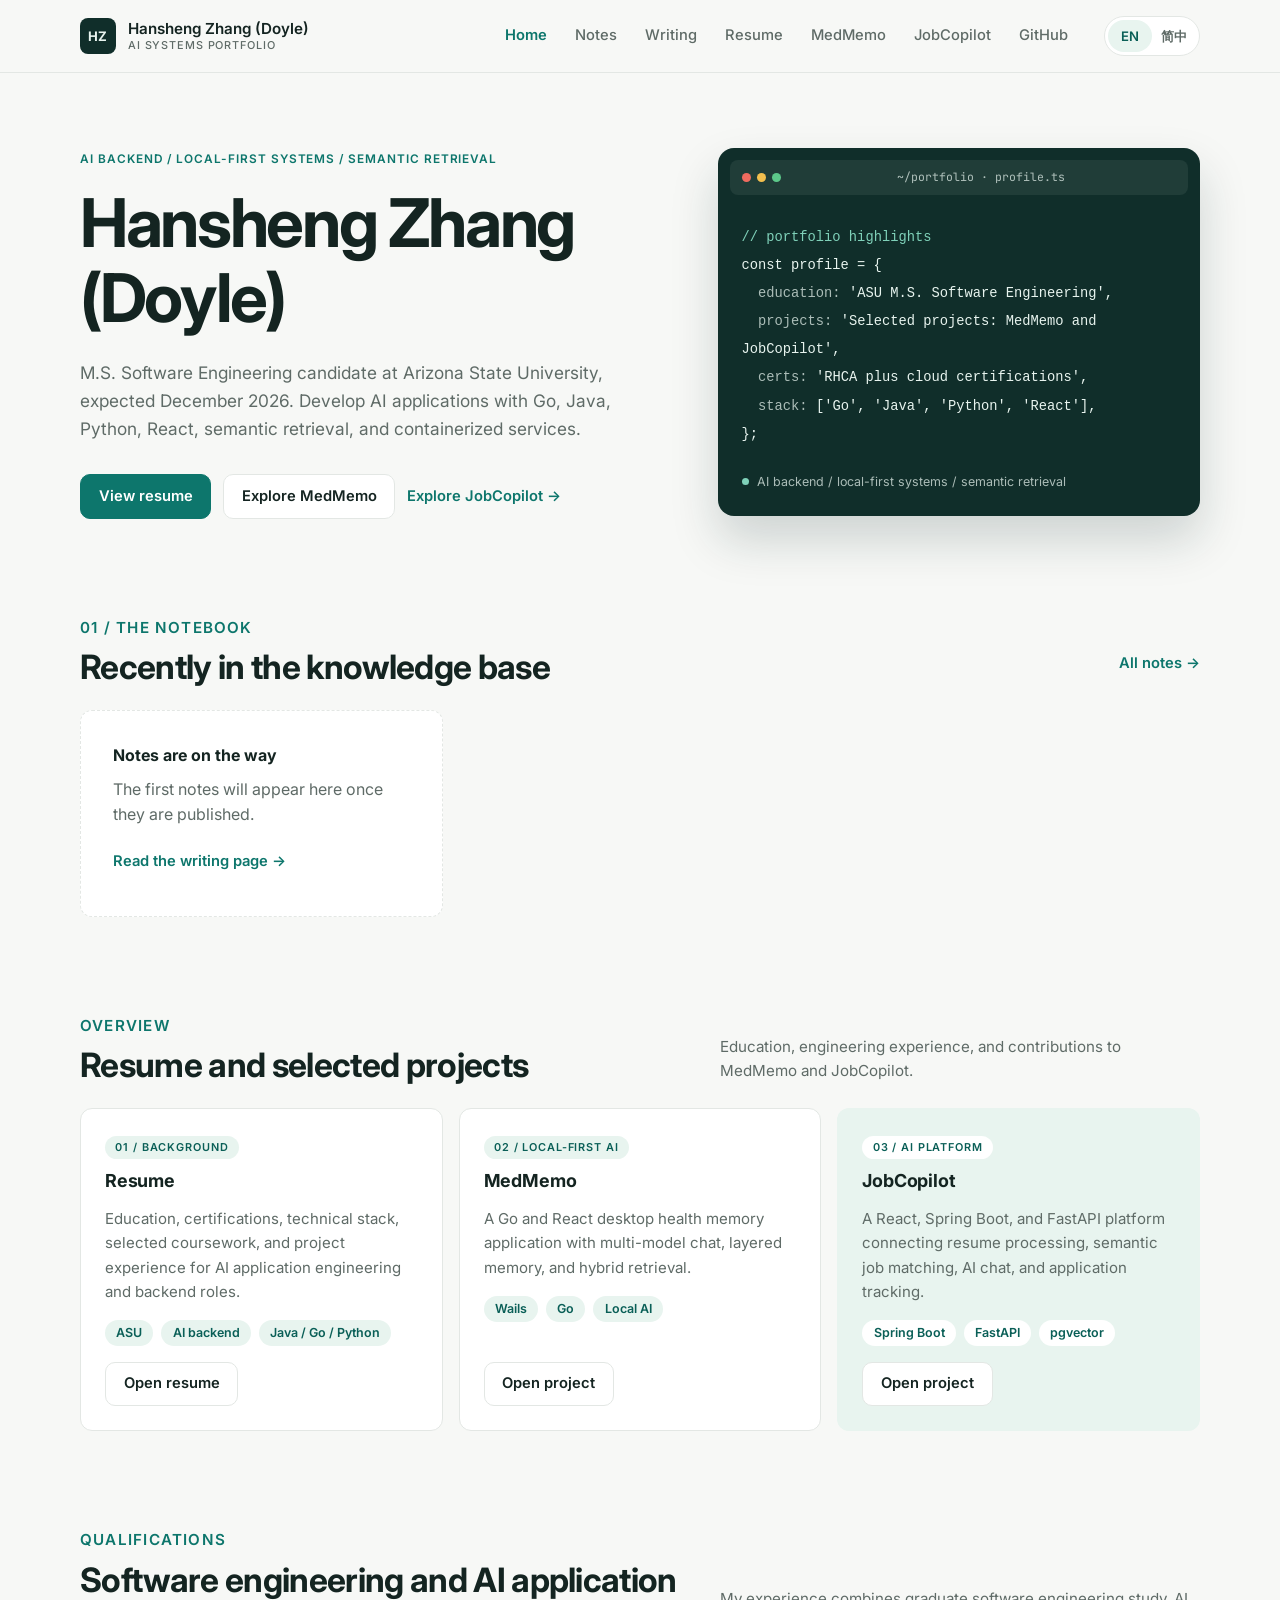
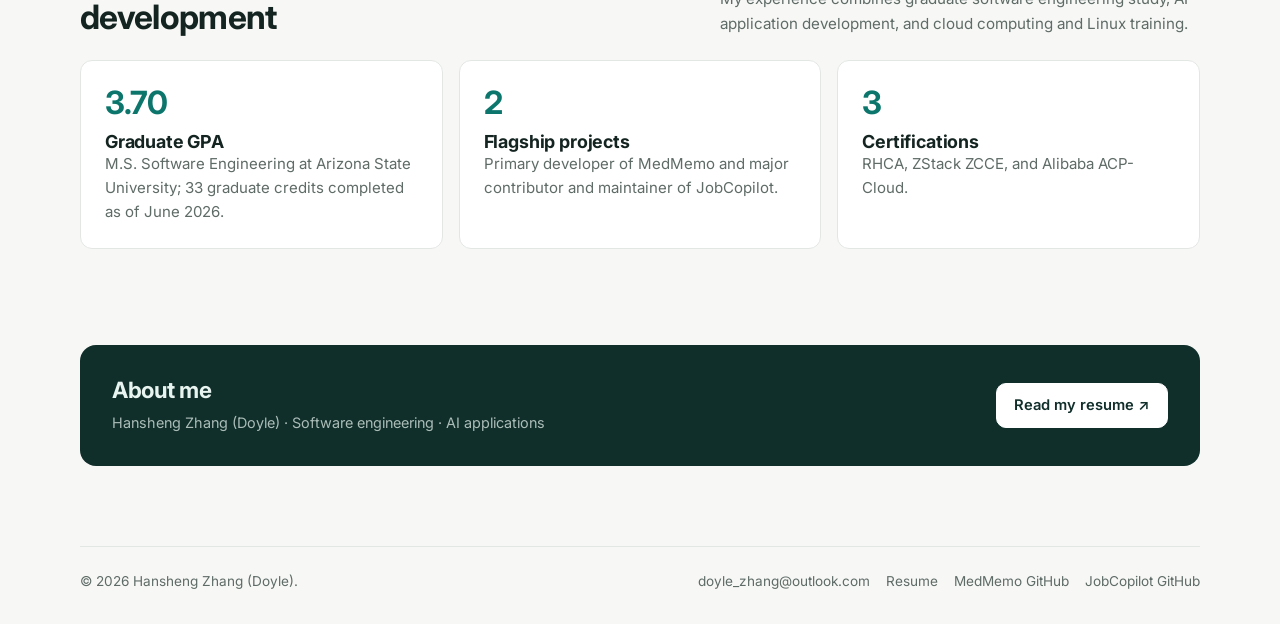
==== commit c8a62686: "feat(site): Add knowledge base and writing page scaffolding Add Notes and Writing entries to the pri" ====
--- a/index.html
+++ b/index.html
@@ -28,6 +28,8 @@
         <div class="nav-menu" id="nav-menu">
           <nav class="site-nav" aria-label="Primary navigation" data-i18n-attr="aria-label:common.navAria">
             <a data-nav href="index.html" data-i18n="common.navHome">Home</a>
+            <a data-nav data-nav-section="notes" href="notes.html" data-i18n="common.navNotes">Notes</a>
+            <a data-nav data-nav-section="writing" href="writing.html" data-i18n="common.navWriting">Writing</a>
             <a data-nav href="resume.html" data-i18n="common.navResume">Resume</a>
             <a data-nav href="medmemo.html" data-i18n="common.navMedMemo">MedMemo</a>
             <a data-nav href="jobcopilot.html" data-i18n="common.navJobCopilot">JobCopilot</a>
@@ -77,6 +79,25 @@
         <div class="container">
           <div class="section-header">
             <div>
+              <p class="eyebrow" data-i18n="index.notebookEyebrow">01 / The notebook</p>
+              <h2 data-i18n="index.notebookTitle">Recently in the knowledge base</h2>
+            </div>
+            <a class="text-link" href="./notes.html" data-i18n="index.notebookAll">All notes →</a>
+          </div>
+          <div class="route-grid" data-notes-list>
+            <div class="empty-state">
+              <strong data-i18n="notes.emptyTitle">Notes are on the way</strong>
+              <p data-i18n="notes.emptyBody">The first notes will appear here once they are published.</p>
+              <a class="text-link" href="./writing.html" data-i18n="index.notebookWriting">Read the writing page →</a>
+            </div>
+          </div>
+        </div>
+      </section>
+
+      <section class="section">
+        <div class="container">
+          <div class="section-header">
+            <div>
               <p class="eyebrow" data-i18n="index.routeEyebrow">Overview</p>
               <h2 data-i18n="index.routeTitle">Resume and selected projects</h2>
             </div>
--- a/styles.css
+++ b/styles.css
@@ -992,6 +992,323 @@
   text-decoration: underline;
 }
 
+main.kb-layout {
+  overflow: visible;
+}
+
+.kb-layout {
+  display: grid;
+  grid-template-columns: 240px minmax(0, 1fr) 200px;
+  min-height: calc(100vh - 73px);
+}
+
+.kb-sidebar {
+  position: sticky;
+  top: 73px;
+  align-self: start;
+  display: flex;
+  flex-direction: column;
+  gap: var(--space-5);
+  max-height: calc(100vh - 73px);
+  overflow-y: auto;
+  padding: var(--space-6) var(--space-4);
+  border-right: 1px solid var(--line);
+}
+
+.kb-label {
+  margin-bottom: var(--space-2);
+  color: var(--muted);
+  font-size: 0.68rem;
+  font-weight: 600;
+  letter-spacing: 0.08em;
+  text-transform: uppercase;
+}
+
+.kb-search input {
+  width: 100%;
+  min-height: 38px;
+  border: 1px solid var(--line);
+  border-radius: 10px;
+  padding: 0 var(--space-3);
+  background: var(--surface);
+  color: var(--ink);
+  font: inherit;
+  font-size: 0.86rem;
+}
+
+.kb-nav {
+  display: grid;
+  gap: var(--space-1);
+  padding: 0;
+  margin: 0;
+  list-style: none;
+  font-size: 0.88rem;
+}
+
+.kb-nav a {
+  display: block;
+  padding: 0.35rem 0.7rem;
+  border-radius: 8px;
+  color: var(--ink-soft);
+  text-decoration: none;
+}
+
+.kb-nav a:hover {
+  color: var(--primary);
+}
+
+.kb-nav a[aria-current="page"] {
+  background: var(--mint);
+  color: var(--primary-strong);
+  font-weight: 600;
+}
+
+.kb-group summary {
+  padding: 0.35rem 0.7rem;
+  color: var(--ink);
+  cursor: pointer;
+  font-size: 0.88rem;
+  font-weight: 600;
+}
+
+.kb-group .kb-nav {
+  padding-left: var(--space-3);
+}
+
+.kb-empty {
+  padding: 0.35rem 0.7rem;
+  color: var(--muted);
+  font-size: 0.82rem;
+}
+
+.kb-card {
+  margin-top: auto;
+  padding: var(--space-4);
+  border-radius: var(--radius);
+  background: var(--deep);
+  color: var(--on-deep);
+}
+
+.kb-card strong {
+  display: block;
+  margin-bottom: var(--space-1);
+  font-size: 0.9rem;
+}
+
+.kb-card p {
+  color: var(--on-deep-muted);
+  font-size: 0.8rem;
+}
+
+.kb-article {
+  min-width: 0;
+  padding: var(--space-7) var(--space-7) var(--space-8);
+  background: var(--surface);
+}
+
+.kb-article > * {
+  max-width: 720px;
+}
+
+.kb-article .breadcrumb {
+  margin-bottom: var(--space-4);
+  color: var(--primary);
+  font-size: 0.72rem;
+  font-weight: 600;
+  letter-spacing: 0.08em;
+  text-transform: uppercase;
+}
+
+.kb-article h1 {
+  font-size: clamp(2rem, 4vw, 2.8rem);
+}
+
+.kb-article .lead {
+  margin-top: var(--space-4);
+  font-size: 1rem;
+}
+
+.kb-meta {
+  display: flex;
+  flex-wrap: wrap;
+  align-items: center;
+  gap: var(--space-2);
+  margin-top: var(--space-5);
+  padding-bottom: var(--space-5);
+  border-bottom: 1px solid var(--line);
+  color: var(--muted);
+  font-size: 0.8rem;
+}
+
+.kb-article section {
+  margin-top: var(--space-7);
+  scroll-margin-top: 96px;
+}
+
+.kb-article section > h2 {
+  margin-bottom: var(--space-3);
+  font-size: 1.35rem;
+}
+
+.kb-article section > p {
+  color: var(--ink-soft);
+}
+
+.kb-article section > * + * {
+  margin-top: var(--space-4);
+}
+
+.step-list {
+  display: grid;
+  gap: var(--space-3);
+  padding: 0;
+  list-style: none;
+  counter-reset: step;
+}
+
+.step-list li {
+  display: grid;
+  grid-template-columns: 44px minmax(0, 1fr);
+  gap: var(--space-3);
+  align-items: start;
+  padding: var(--space-3) var(--space-4);
+  border: 1px solid var(--line);
+  border-radius: var(--radius);
+  counter-increment: step;
+}
+
+.step-list li::before {
+  display: grid;
+  place-items: center;
+  height: 26px;
+  border-radius: 999px;
+  background: var(--mint);
+  color: var(--primary-strong);
+  content: counter(step, decimal-leading-zero);
+  font-size: 0.72rem;
+  font-weight: 600;
+}
+
+.step-list strong {
+  display: block;
+  font-size: 0.95rem;
+}
+
+.step-list span {
+  color: var(--muted);
+  font-size: 0.86rem;
+}
+
+.code-block {
+  overflow-x: auto;
+  margin: 0;
+  padding: var(--space-5);
+  border-radius: var(--radius);
+  background: var(--deep);
+  color: var(--on-deep);
+  font-family: var(--font-mono);
+  font-size: 0.84rem;
+  line-height: 1.9;
+}
+
+.kb-toc {
+  position: sticky;
+  top: 73px;
+  align-self: start;
+  padding: var(--space-7) var(--space-4);
+  border-left: 1px solid var(--line);
+}
+
+.kb-toc ul {
+  display: grid;
+  gap: var(--space-2);
+  padding: 0 0 0 var(--space-3);
+  margin: 0 0 var(--space-5);
+  border-left: 2px solid var(--line);
+  list-style: none;
+  font-size: 0.82rem;
+}
+
+.kb-toc a {
+  color: var(--muted);
+  text-decoration: none;
+}
+
+.kb-toc a:hover {
+  color: var(--primary);
+}
+
+.kb-toc .text-link {
+  min-height: auto;
+  padding-top: var(--space-4);
+  border-top: 1px solid var(--line);
+  font-size: 0.78rem;
+}
+
+.post-card {
+  display: flex;
+  flex-direction: column;
+  gap: var(--space-3);
+}
+
+.post-card .eyebrow {
+  margin-bottom: 0;
+}
+
+.post-card .text-link {
+  margin-top: auto;
+  min-height: auto;
+}
+
+.empty-state {
+  padding: var(--space-6);
+  border: 1px dashed var(--line);
+  border-radius: var(--radius);
+  background: var(--surface);
+  color: var(--muted);
+}
+
+.empty-state strong {
+  display: block;
+  margin-bottom: var(--space-2);
+  color: var(--ink);
+}
+
+.empty-state .text-link {
+  margin-top: var(--space-3);
+}
+
+@media (max-width: 1100px) {
+  .kb-layout {
+    grid-template-columns: 220px minmax(0, 1fr);
+  }
+
+  .kb-toc {
+    display: none;
+  }
+}
+
+@media (max-width: 820px) {
+  .kb-layout {
+    grid-template-columns: 1fr;
+  }
+
+  .kb-sidebar {
+    position: static;
+    max-height: none;
+    border-right: 0;
+    border-bottom: 1px solid var(--line);
+  }
+
+  .kb-card {
+    display: none;
+  }
+
+  .kb-article {
+    padding: var(--space-6) 20px var(--space-7);
+  }
+}
+
 @media (prefers-reduced-motion: no-preference) {
   .hero-copy,
   .code-window,
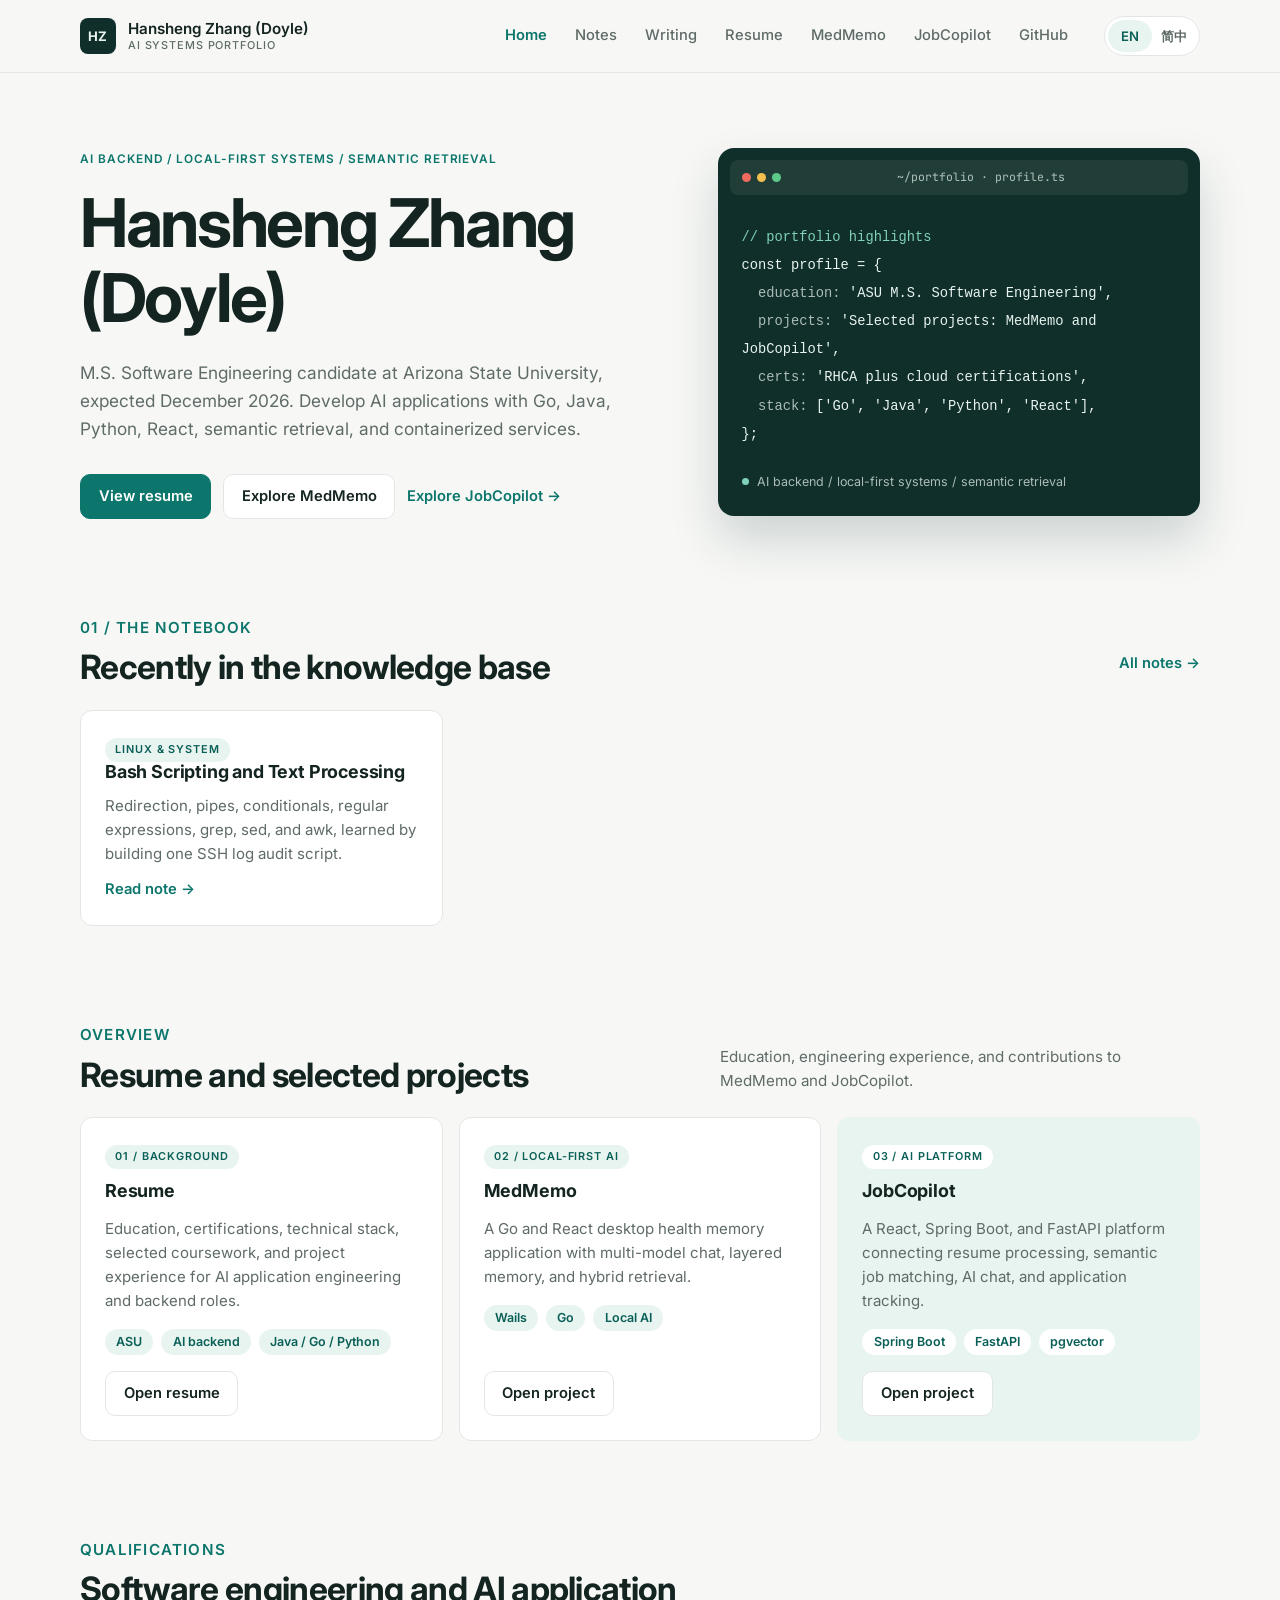
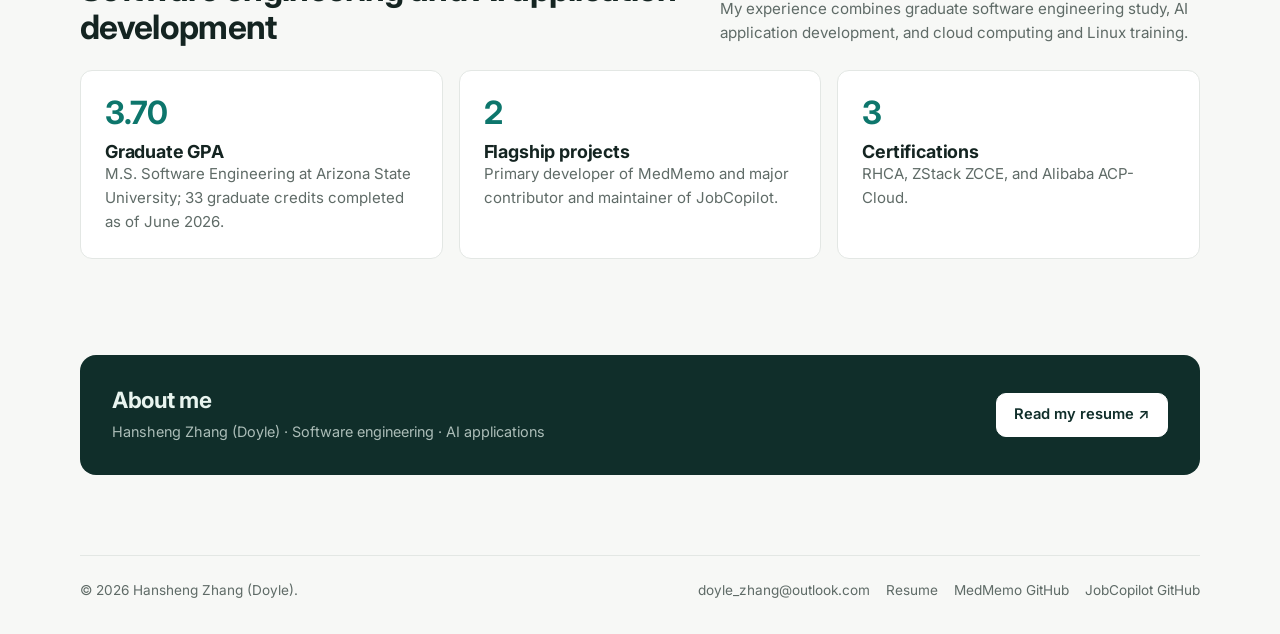
==== commit 362d22e6: "docs(notes): Add Bash scripting and text processing note Build an SSH log audit script step by step," ====
--- a/index.html
+++ b/index.html
@@ -85,11 +85,14 @@
             <a class="text-link" href="./notes.html" data-i18n="index.notebookAll">All notes →</a>
           </div>
           <div class="route-grid" data-notes-list>
-            <div class="empty-state">
-              <strong data-i18n="notes.emptyTitle">Notes are on the way</strong>
-              <p data-i18n="notes.emptyBody">The first notes will appear here once they are published.</p>
-              <a class="text-link" href="./writing.html" data-i18n="index.notebookWriting">Read the writing page →</a>
-            </div>
+            <article class="route-card post-card">
+              <div>
+                <p class="eyebrow" data-i18n="notes.cat_linux">Linux & System</p>
+                <h3 data-i18n="notes.bashTitle">Bash Scripting and Text Processing</h3>
+              </div>
+              <p data-i18n="notes.bashSummary">Redirection, pipes, conditionals, regular expressions, grep, sed, and awk, learned by building one SSH log audit script.</p>
+              <a class="text-link" href="./notes/bash-scripting-text-processing.html" data-i18n="notes.readNote" data-i18n-attr="href:notes.bashHref">Read note →</a>
+            </article>
           </div>
         </div>
       </section>
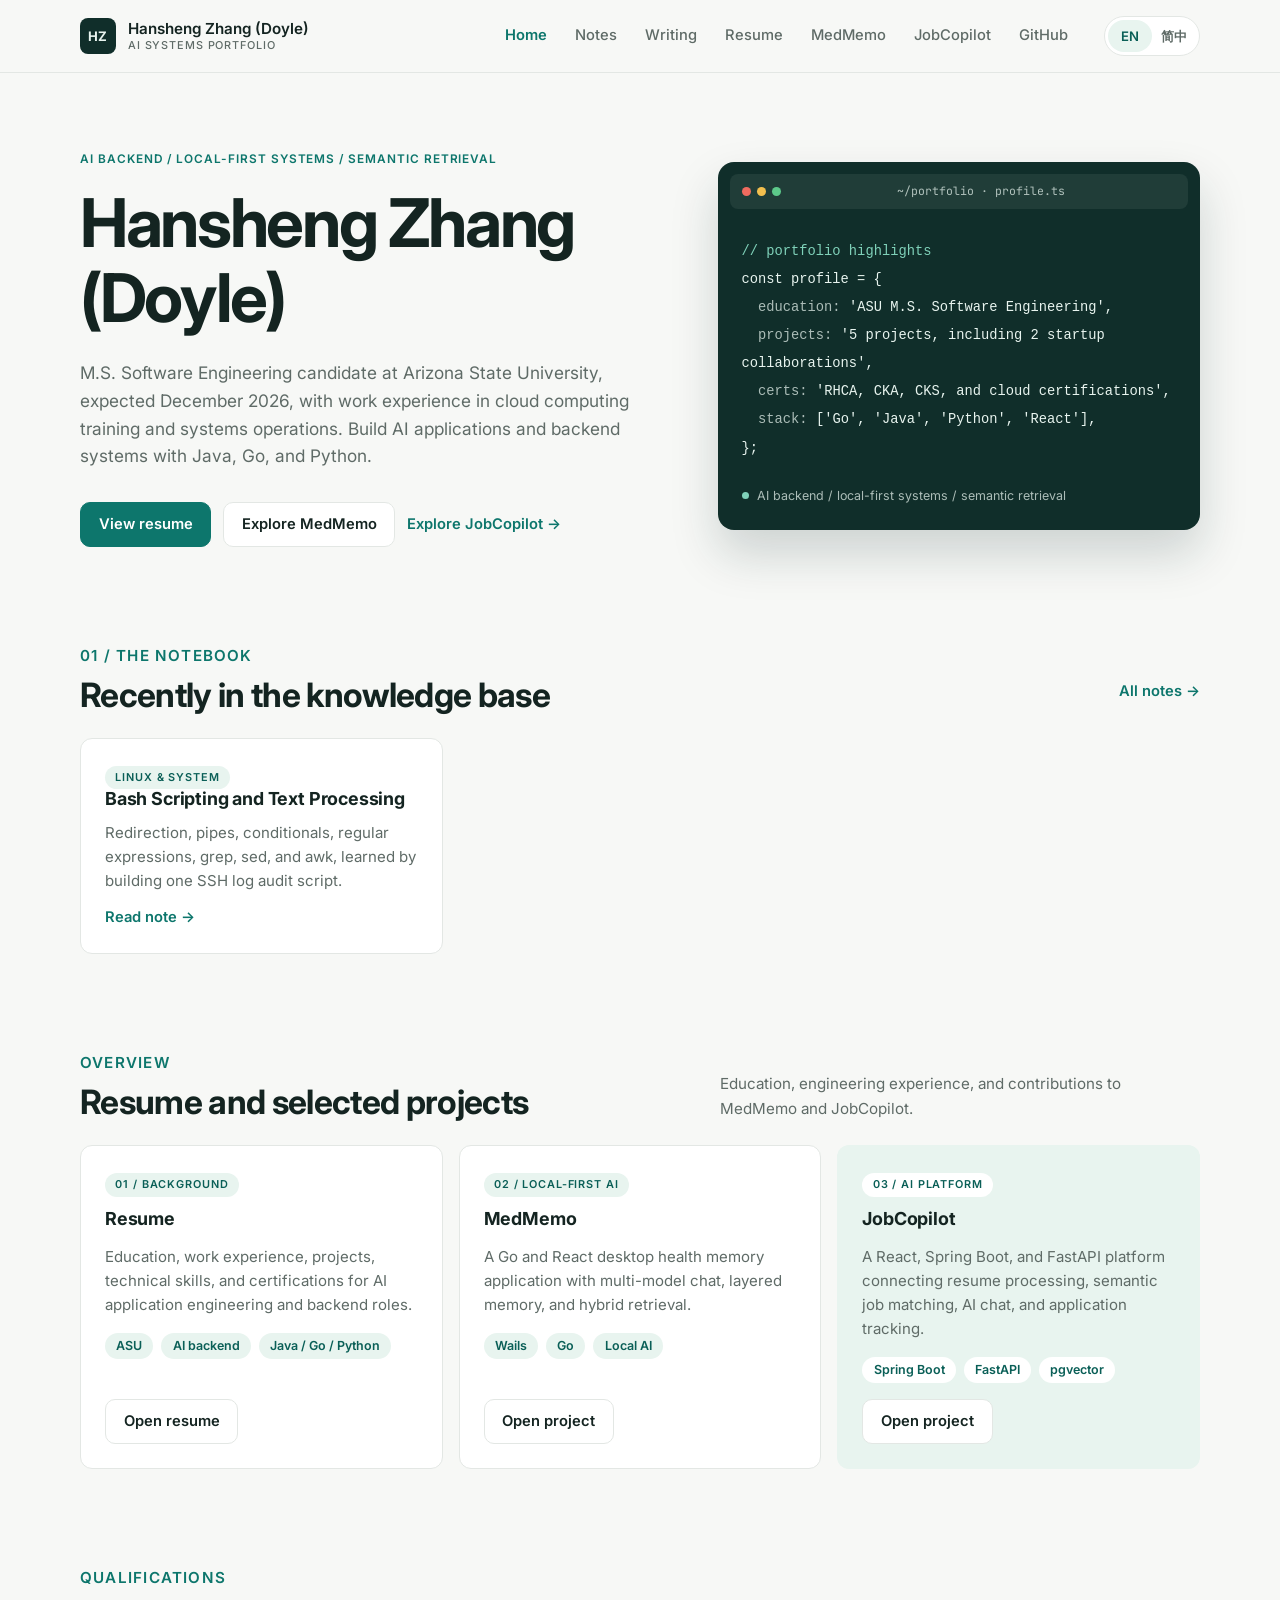
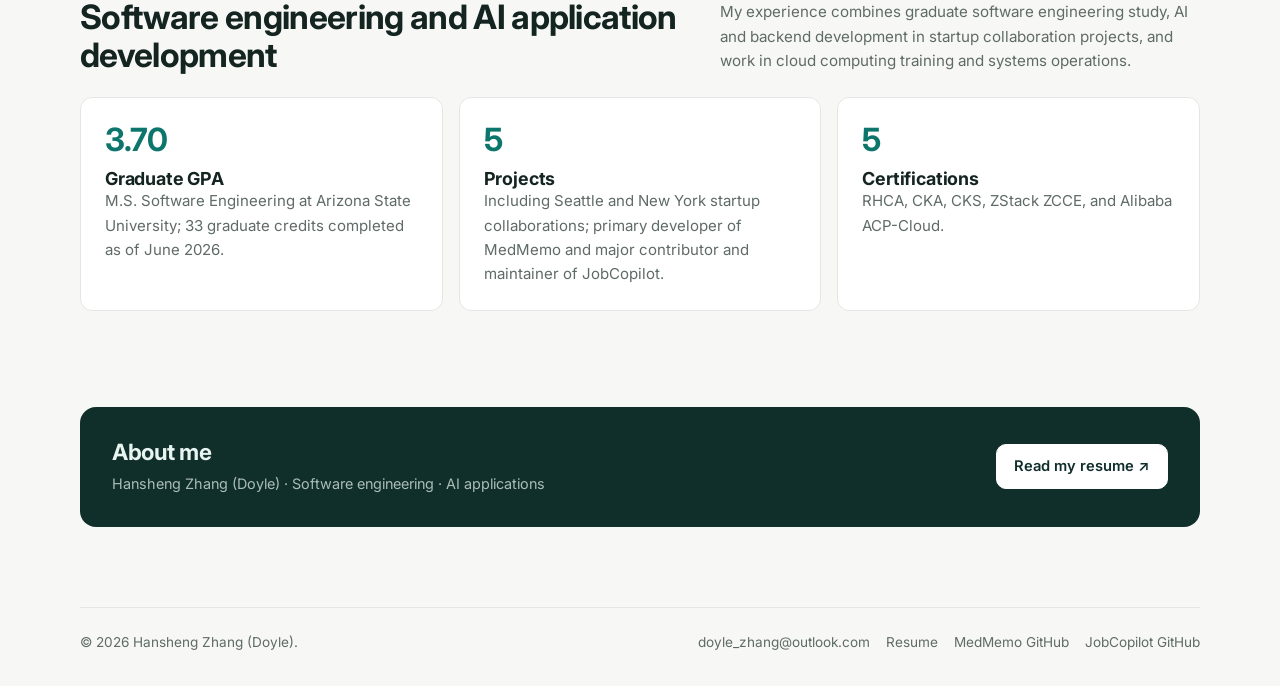
==== commit 95ab8b20: "feat(resume): Sync site resume with updated CV - Add work experience (Tengke cloud instructor, Eastc" ====
--- a/index.html
+++ b/index.html
@@ -50,7 +50,7 @@
             <p class="eyebrow" data-i18n="index.heroEyebrow">AI backend / local-first systems / semantic retrieval</p>
             <h1 data-i18n="index.heroTitle">Hansheng Zhang (Doyle)</h1>
             <p class="lead" data-i18n="index.heroLead">
-              M.S. Software Engineering candidate at Arizona State University, expected December 2026. Develop AI applications with Go, Java, Python, React, semantic retrieval, and containerized services.
+              M.S. Software Engineering candidate at Arizona State University, expected December 2026, with work experience in cloud computing training and systems operations. Build AI applications and backend systems with Java, Go, and Python.
             </p>
             <div class="hero-actions" aria-label="Key portfolio routes" data-i18n-attr="aria-label:index.routesAria">
               <a class="button" href="./resume.html" data-i18n="index.viewResume">View resume</a>
@@ -66,8 +66,8 @@
 <pre><code><span class="code-comment">// <span data-i18n="index.codeComment">portfolio highlights</span></span>
 const profile = {
   <span class="code-key">education:</span> '<span data-i18n="index.signalEducation">ASU M.S. Software Engineering</span>',
-  <span class="code-key">projects:</span> '<span data-i18n="index.signalProjects">Selected projects: MedMemo and JobCopilot</span>',
-  <span class="code-key">certs:</span> '<span data-i18n="index.signalCerts">RHCA plus cloud certifications</span>',
+  <span class="code-key">projects:</span> '<span data-i18n="index.signalProjects">5 projects, including 2 startup collaborations</span>',
+  <span class="code-key">certs:</span> '<span data-i18n="index.signalCerts">RHCA, CKA, CKS, and cloud certifications</span>',
   <span class="code-key">stack:</span> ['Go', 'Java', 'Python', 'React'],
 };</code></pre>
             <p class="code-status" data-i18n="index.heroEyebrow">AI backend / local-first systems / semantic retrieval</p>
@@ -115,7 +115,7 @@
                 <h3 data-i18n="index.resumeTitle">Resume</h3>
               </div>
               <p data-i18n="index.resumeBody">
-                Education, certifications, technical stack, selected coursework, and project experience for AI application engineering and backend roles.
+                Education, work experience, projects, technical skills, and certifications for AI application engineering and backend roles.
               </p>
               <div class="tag-row" aria-label="Resume topics" data-i18n-attr="aria-label:index.resumeTopics">
                 <span class="tag" data-i18n="index.tagAsu">ASU</span>
@@ -168,7 +168,7 @@
               <h2 data-i18n="index.proofTitle">Software engineering and AI application development</h2>
             </div>
             <p data-i18n="index.proofIntro">
-              My experience combines graduate software engineering study, AI application development, and cloud computing and Linux training.
+              My experience combines graduate software engineering study, AI and backend development in startup collaboration projects, and work in cloud computing training and systems operations.
             </p>
           </div>
           <div class="proof-grid">
@@ -178,14 +178,14 @@
               <p data-i18n="index.gpaBody">M.S. Software Engineering at Arizona State University; 33 graduate credits completed as of June 2026.</p>
             </article>
             <article class="proof-item">
-              <span class="proof-number">2</span>
-              <h3 data-i18n="index.flagshipTitle">Flagship projects</h3>
-              <p data-i18n="index.flagshipBody">Primary developer of MedMemo and major contributor and maintainer of JobCopilot.</p>
+              <span class="proof-number">5</span>
+              <h3 data-i18n="index.flagshipTitle">Projects</h3>
+              <p data-i18n="index.flagshipBody">Including Seattle and New York startup collaborations; primary developer of MedMemo and major contributor and maintainer of JobCopilot.</p>
             </article>
             <article class="proof-item">
-              <span class="proof-number">3</span>
+              <span class="proof-number">5</span>
               <h3 data-i18n="index.certTitle">Certifications</h3>
-              <p data-i18n="index.certBody">RHCA, ZStack ZCCE, and Alibaba ACP-Cloud.</p>
+              <p data-i18n="index.certBody">RHCA, CKA, CKS, ZStack ZCCE, and Alibaba ACP-Cloud.</p>
             </article>
           </div>
         </div>
--- a/styles.css
+++ b/styles.css
@@ -1436,3 +1436,29 @@
     flex-direction: column;
   }
 }
+
+.resume-entry {
+  display: grid;
+  gap: var(--space-3);
+}
+
+.resume-entry + .resume-entry {
+  margin-top: var(--space-6);
+}
+
+.entry-head {
+  display: flex;
+  flex-wrap: wrap;
+  align-items: baseline;
+  justify-content: space-between;
+  gap: var(--space-1) var(--space-4);
+}
+
+.entry-head h3 {
+  font-size: 1rem;
+}
+
+.entry-meta {
+  color: var(--muted);
+  font-size: 0.86rem;
+}
